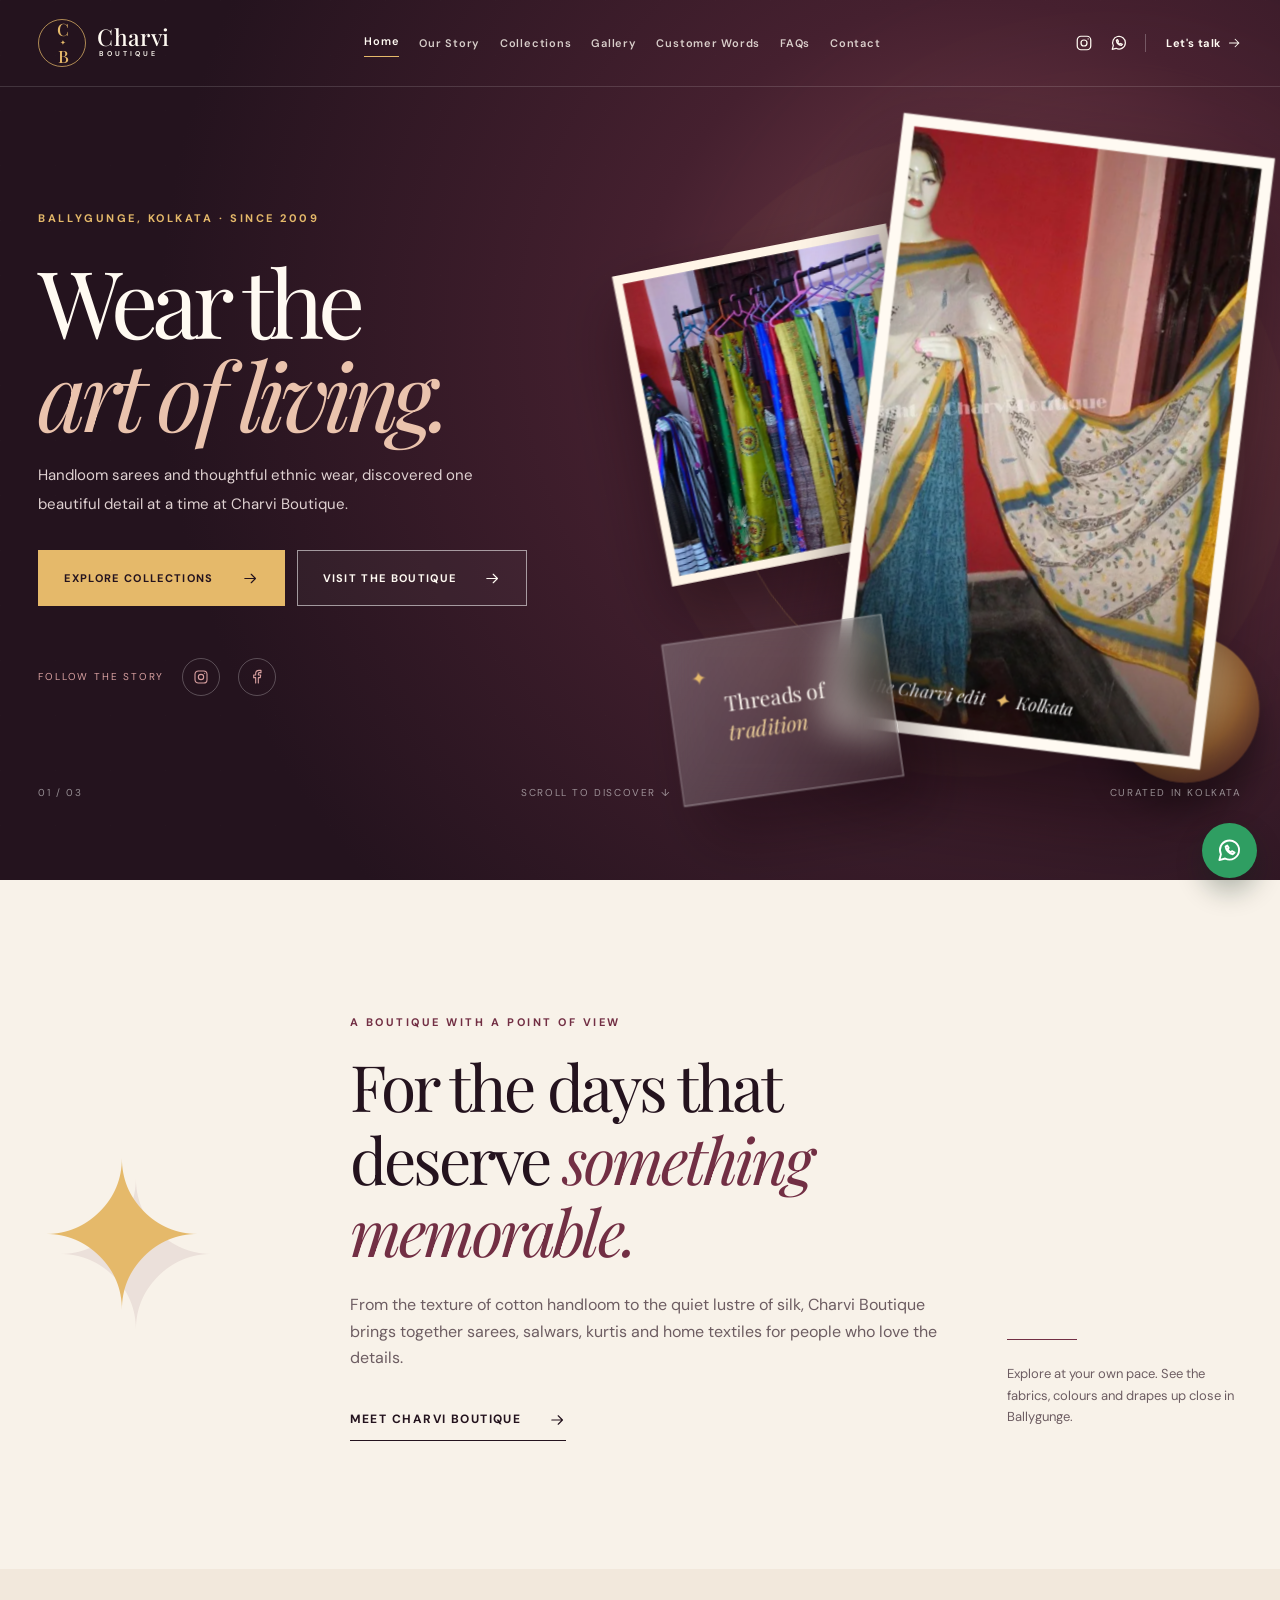
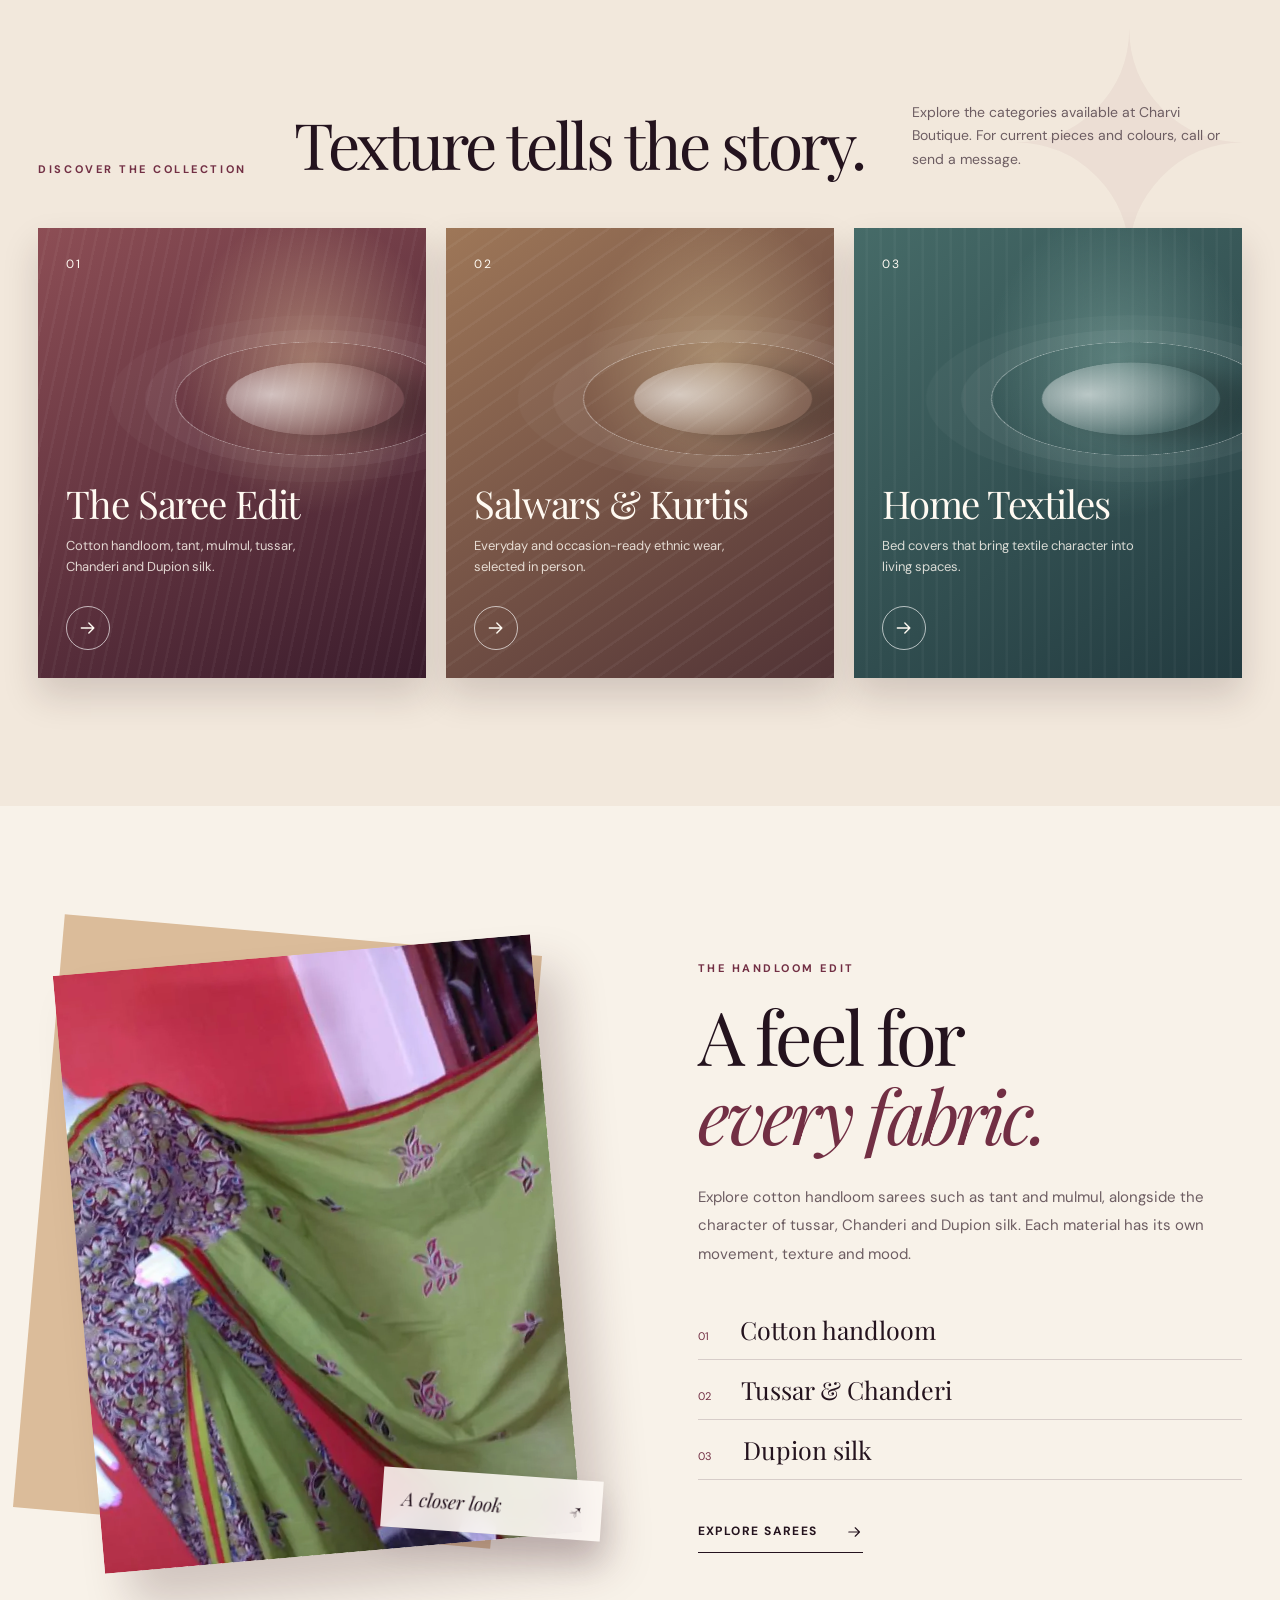
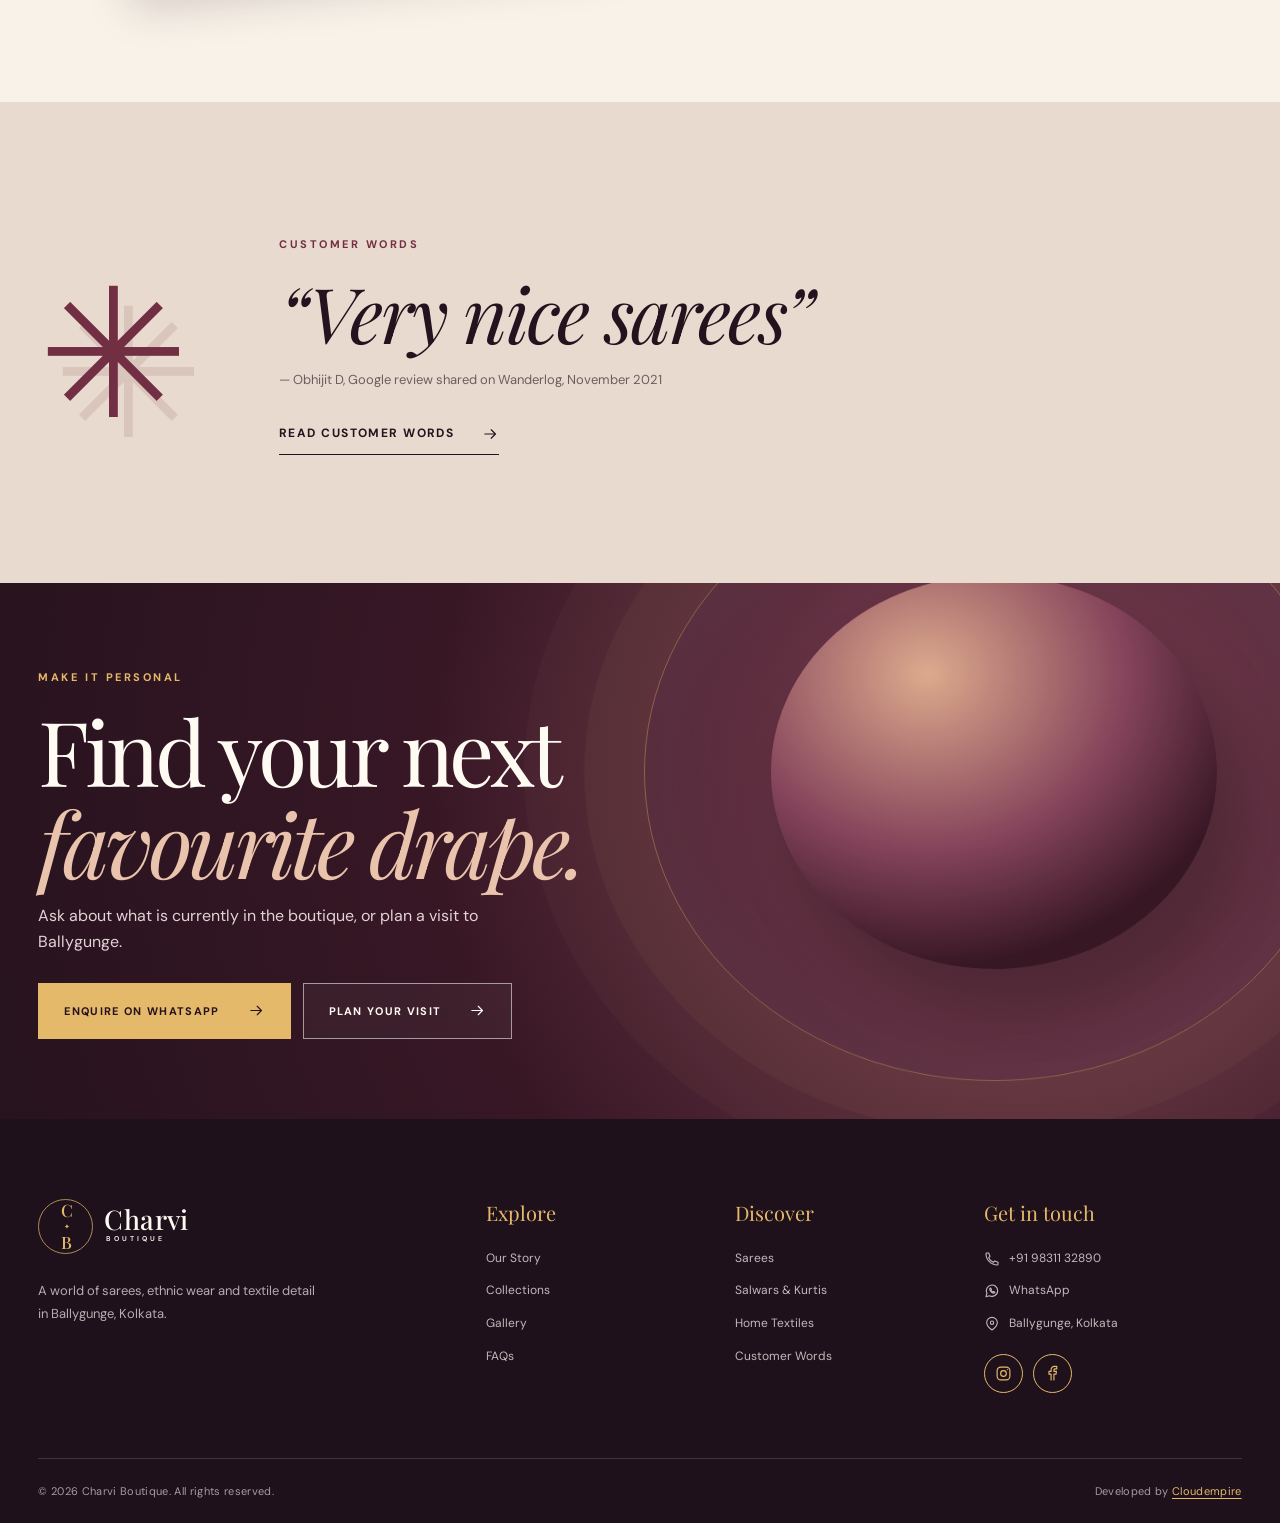
==== index.html @ 3b356560 "Build Charvi Boutique multi-page website" ====
<!doctype html><html lang="en"><head><meta charset="utf-8"><meta name="viewport" content="width=device-width, initial-scale=1"><meta name="theme-color" content="#24131e"><title>Charvi Boutique | Handloom Sarees &amp; Ethnic Wear in Ballygunge, Kolkata</title><meta name="description" content="Explore handloom sarees, salwars, kurtis and home textiles at Charvi Boutique in Ballygunge, Kolkata. Discover the boutique and get in touch."><link rel="canonical" href="https://cloudempiretech.github.io/CharviBoutique/"><meta property="og:type" content="website"><meta property="og:title" content="Charvi Boutique | Handloom Sarees &amp; Ethnic Wear in Ballygunge, Kolkata"><meta property="og:description" content="Explore handloom sarees, salwars, kurtis and home textiles at Charvi Boutique in Ballygunge, Kolkata. Discover the boutique and get in touch."><meta property="og:image" content="https://cloudempiretech.github.io/CharviBoutique/assets/images/boutique-3.jpg"><link rel="preconnect" href="https://fonts.googleapis.com"><link rel="preconnect" href="https://fonts.gstatic.com" crossorigin><link href="https://fonts.googleapis.com/css2?family=DM+Sans:wght@400;500;600;700&family=Playfair+Display:ital,wght@0,400;0,500;0,600;1,400;1,500&display=swap" rel="stylesheet"><link rel="stylesheet" href="assets/css/style.css"><script type="application/ld+json">{"@context": "https://schema.org", "@type": "ClothingStore", "name": "Charvi Boutique", "url": "https://cloudempiretech.github.io/CharviBoutique/", "telephone": ["+91 98311 32890", "+91 94772 25097"], "address": {"@type": "PostalAddress", "streetAddress": "4B Baman Para Lane", "addressLocality": "Kolkata", "addressRegion": "West Bengal", "postalCode": "700019", "addressCountry": "IN"}, "sameAs": ["https://www.facebook.com/Charviboutique/", "https://www.instagram.com/thecharviboutique/"]}</script><script src="assets/js/site.js" defer></script></head><body data-page="Home"><svg xmlns="http://www.w3.org/2000/svg" class="icon-sprite" aria-hidden="true"><symbol id="i-arrow" viewBox="0 0 24 24"><path d="M4 12h15m-6-6 6 6-6 6"/></symbol><symbol id="i-phone" viewBox="0 0 24 24"><path d="M7 3H4a1 1 0 0 0-1 1c0 9.4 7.6 17 17 17a1 1 0 0 0 1-1v-3l-5-2-2 2a15 15 0 0 1-7-7l2-2-2-5Z"/></symbol><symbol id="i-pin" viewBox="0 0 24 24"><path d="M20 10c0 5-8 11-8 11S4 15 4 10a8 8 0 1 1 16 0Z"/><circle cx="12" cy="10" r="2.5"/></symbol><symbol id="i-insta" viewBox="0 0 24 24"><rect x="3" y="3" width="18" height="18" rx="5"/><circle cx="12" cy="12" r="4"/><path d="M17.5 6.5h.01"/></symbol><symbol id="i-facebook" viewBox="0 0 24 24"><path d="M14 21v-8h3l.5-4H14V7c0-1 .4-1.5 1.6-1.5H18V2h-3c-3.4 0-5 1.8-5 5v2H7v4h3v8"/></symbol><symbol id="i-whatsapp" viewBox="0 0 24 24"><path d="M20.5 11.6a8.5 8.5 0 0 1-12.4 7.5L3 20.5l1.4-5.1a8.5 8.5 0 1 1 16.1-3.8Z"/><path d="M8.5 8.5c.4 3.3 3.2 6.2 6.5 6.8l1.5-1.5-2.3-1.2-1.1 1a7 7 0 0 1-2.8-2.8l1-1.1-1.3-2.2-1.5 1Z"/></symbol><symbol id="i-menu" viewBox="0 0 24 24"><path d="M3 7h18M3 12h18M3 17h18"/></symbol><symbol id="i-close" viewBox="0 0 24 24"><path d="M5 5 19 19M19 5 5 19"/></symbol><symbol id="i-plus" viewBox="0 0 24 24"><path d="M12 4v16M4 12h16"/></symbol></svg><a class="skip-link" href="#main">Skip to content</a><div class="page-transition" aria-hidden="true"></div><header class="site-header"><div class="container header-inner"><a class="brand" href="./" aria-label="Charvi Boutique home"><span class="brand-mark">C<span>✦</span>B</span><span class="brand-name">Charvi <small>BOUTIQUE</small></span></a><nav class="site-nav" id="site-nav" aria-label="Main navigation"><a href="./" aria-current="page">Home</a><a href="about/" >Our Story</a><a href="collections/" >Collections</a><a href="gallery/" >Gallery</a><a href="testimonials/" >Customer Words</a><a href="faq/" >FAQs</a><a href="contact/" >Contact</a></nav><div class="header-actions"><a href="https://www.instagram.com/thecharviboutique/?hl=en" aria-label="Instagram" target="_blank" rel="noopener noreferrer"><svg class="icon" aria-hidden="true"><use href="#i-insta"></use></svg></a><a href="https://wa.me/919831132890" aria-label="WhatsApp Charvi Boutique" target="_blank" rel="noopener noreferrer"><svg class="icon" aria-hidden="true"><use href="#i-whatsapp"></use></svg></a><a class="header-contact" href="contact/">Let's talk <svg class="icon" aria-hidden="true"><use href="#i-arrow"></use></svg></a><button class="menu-toggle" type="button" aria-label="Open menu" aria-expanded="false" aria-controls="site-nav"><svg class="icon" aria-hidden="true"><use href="#i-menu"></use></svg></button></div></div></header><main id="main">
<section class="home-hero hero-depth"><div class="hero-glow" aria-hidden="true"></div><div class="hero-grid container"><div class="hero-copy"><span class="eyebrow hero-reveal">Ballygunge, Kolkata · Since <span class="counter" data-count="2009">2009</span></span><h1 class="hero-reveal">Wear the<br><em>art of living.</em></h1><p class="hero-reveal">Handloom sarees and thoughtful ethnic wear, discovered one beautiful detail at a time at Charvi Boutique.</p><div class="button-row hero-reveal"><a class="btn btn-gold" href="collections/"><span>Explore collections</span><svg class="icon" aria-hidden="true"><use href="#i-arrow"></use></svg></a><a class="btn btn-outline-light" href="contact/"><span>Visit the boutique</span><svg class="icon" aria-hidden="true"><use href="#i-arrow"></use></svg></a></div><div class="hero-social hero-reveal"><span>Follow the story</span><a href="https://www.instagram.com/thecharviboutique/?hl=en" aria-label="Instagram" target="_blank" rel="noopener noreferrer"><svg class="icon" aria-hidden="true"><use href="#i-insta"></use></svg></a><a href="https://www.facebook.com/Charviboutique/" aria-label="Facebook" target="_blank" rel="noopener noreferrer"><svg class="icon" aria-hidden="true"><use href="#i-facebook"></use></svg></a></div></div><div class="hero-stage" data-parallax><div class="stage-ring"></div><div class="stage-back"><picture class="stage-image"><source type="image/webp" srcset="assets/images/boutique-1-480.webp 480w, assets/images/boutique-1-960.webp 960w" sizes="(max-width: 700px) 90vw, 44vw"><img src="assets/images/boutique-1.jpg" alt="Saree display inside Charvi Boutique" loading="eager" decoding="async" fetchpriority="high" width="960" height="720"></picture></div><div class="stage-main"><picture class="stage-image"><source type="image/webp" srcset="assets/images/boutique-3-480.webp 480w, assets/images/boutique-3-960.webp 720w" sizes="(max-width: 700px) 90vw, 44vw"><img src="assets/images/boutique-3.jpg" alt="Printed saree draped on a mannequin at Charvi Boutique" loading="eager" decoding="async" fetchpriority="high" width="720" height="906"></picture><span class="image-stamp">The Charvi edit <b>✦</b> Kolkata</span></div><div class="stage-glass"><span class="sparkle">✦</span><span>Threads of<br><em>tradition</em></span></div><div class="stage-disk"></div></div></div><div class="hero-bottom container"><span>01 / 03</span><span>Scroll to discover ↓</span><span>Curated in Kolkata</span></div></section>
<section class="intro section-pad container"><div class="intro-symbol reveal" aria-hidden="true">✦</div><div class="intro-text reveal"><span class="eyebrow">A boutique with a point of view</span><h2>For the days that deserve <em>something memorable.</em></h2><p>From the texture of cotton handloom to the quiet lustre of silk, Charvi Boutique brings together sarees, salwars, kurtis and home textiles for people who love the details.</p><a class="text-link" href="about/"><span>Meet Charvi Boutique</span><svg class="icon" aria-hidden="true"><use href="#i-arrow"></use></svg></a></div><div class="intro-aside reveal"><span class="line"></span><p>Explore at your own pace. See the fabrics, colours and drapes up close in Ballygunge.</p></div></section>
<section class="collections-section section-pad"><div class="container"><div class="section-head reveal"><span class="eyebrow">Discover the collection</span><h2>Texture tells the story.</h2><p>Explore the categories available at Charvi Boutique. For current pieces and colours, call or send a message.</p></div><div class="collection-grid"><a class="collection-card tilt reveal saree" href="collections/sarees/"><span class="card-number">01</span><span class="card-orbit" aria-hidden="true"></span><span class="card-bottom"><strong>The Saree Edit</strong><small>Cotton handloom, tant, mulmul, tussar, Chanderi and Dupion silk.</small><span class="round-arrow"><svg class="icon" aria-hidden="true"><use href="#i-arrow"></use></svg></span></span></a><a class="collection-card tilt reveal wear" href="collections/salwar-kurtis/"><span class="card-number">02</span><span class="card-orbit" aria-hidden="true"></span><span class="card-bottom"><strong>Salwars & Kurtis</strong><small>Everyday and occasion-ready ethnic wear, selected in person.</small><span class="round-arrow"><svg class="icon" aria-hidden="true"><use href="#i-arrow"></use></svg></span></span></a><a class="collection-card tilt reveal home" href="collections/home-textiles/"><span class="card-number">03</span><span class="card-orbit" aria-hidden="true"></span><span class="card-bottom"><strong>Home Textiles</strong><small>Bed covers that bring textile character into living spaces.</small><span class="round-arrow"><svg class="icon" aria-hidden="true"><use href="#i-arrow"></use></svg></span></span></a></div></div></section>
<section class="feature-section section-pad container"><div class="feature-media reveal"><div class="photo-shadow"></div><picture class="feature-photo"><source type="image/webp" srcset="assets/images/boutique-2-480.webp 480w, assets/images/boutique-2-960.webp 960w" sizes="(max-width: 700px) 90vw, 44vw"><img src="assets/images/boutique-2.jpg" alt="Green embroidered saree displayed on a mannequin at Charvi Boutique" loading="eager" decoding="async" fetchpriority="high" width="960" height="720"></picture><div class="feature-tag">A closer look <span>↗</span></div></div><div class="feature-copy reveal"><span class="eyebrow">The handloom edit</span><h2>A feel for<br><em>every fabric.</em></h2><p>Explore cotton handloom sarees such as tant and mulmul, alongside the character of tussar, Chanderi and Dupion silk. Each material has its own movement, texture and mood.</p><ul class="material-list"><li><span>01</span> Cotton handloom</li><li><span>02</span> Tussar & Chanderi</li><li><span>03</span> Dupion silk</li></ul><a class="text-link" href="collections/sarees/"><span>Explore sarees</span><svg class="icon" aria-hidden="true"><use href="#i-arrow"></use></svg></a></div></section>
<section class="quote-section section-pad"><div class="container quote-layout"><div class="quote-star reveal" aria-hidden="true">✳</div><div class="reveal"><span class="eyebrow">Customer words</span><blockquote>“Very nice sarees”</blockquote><p>— Obhijit D, Google review shared on Wanderlog, November 2021</p><a class="text-link" href="testimonials/"><span>Read customer words</span><svg class="icon" aria-hidden="true"><use href="#i-arrow"></use></svg></a></div></div></section>
<section class="contact-band"><div class="contact-band-inner reveal"><span class="eyebrow">Make it personal</span><h2>Find your next<br><em>favourite drape.</em></h2><p>Ask about what is currently in the boutique, or plan a visit to Ballygunge.</p><div class="button-row"><a class="btn btn-gold" href="https://wa.me/919831132890"><span>Enquire on WhatsApp</span><svg class="icon" aria-hidden="true"><use href="#i-arrow"></use></svg></a><a class="btn btn-outline-light" href="contact/"><span>Plan your visit</span><svg class="icon" aria-hidden="true"><use href="#i-arrow"></use></svg></a></div></div><div class="band-orb" aria-hidden="true"></div></section></main><footer class="site-footer"><div class="container footer-main"><div class="footer-brand"><a class="brand footer-logo" href="./" aria-label="Charvi Boutique home"><span class="brand-mark">C<span>✦</span>B</span><span class="brand-name">Charvi <small>BOUTIQUE</small></span></a><p>A world of sarees, ethnic wear and textile detail in Ballygunge, Kolkata.</p></div><div class="footer-links"><h3>Explore</h3><a href="about/">Our Story</a><a href="collections/">Collections</a><a href="gallery/">Gallery</a><a href="faq/">FAQs</a></div><div class="footer-links"><h3>Discover</h3><a href="collections/sarees/">Sarees</a><a href="collections/salwar-kurtis/">Salwars & Kurtis</a><a href="collections/home-textiles/">Home Textiles</a><a href="testimonials/">Customer Words</a></div><div class="footer-contact"><h3>Get in touch</h3><a href="tel:+919831132890"><svg class="icon" aria-hidden="true"><use href="#i-phone"></use></svg> +91 98311 32890</a><a href="https://wa.me/919831132890" target="_blank" rel="noopener noreferrer"><svg class="icon" aria-hidden="true"><use href="#i-whatsapp"></use></svg> WhatsApp</a><a href="https://www.google.com/maps/search/?api=1&query=Charvi+Boutique+4B+Baman+Para+Lane+Ballygunge+Kolkata" target="_blank" rel="noopener noreferrer"><svg class="icon" aria-hidden="true"><use href="#i-pin"></use></svg> Ballygunge, Kolkata</a><div class="social-row"><a href="https://www.instagram.com/thecharviboutique/?hl=en" aria-label="Instagram" target="_blank" rel="noopener noreferrer"><svg class="icon" aria-hidden="true"><use href="#i-insta"></use></svg></a><a href="https://www.facebook.com/Charviboutique/" aria-label="Facebook" target="_blank" rel="noopener noreferrer"><svg class="icon" aria-hidden="true"><use href="#i-facebook"></use></svg></a></div></div></div><div class="container footer-bottom"><span>© 2026 Charvi Boutique. All rights reserved.</span><span>Developed by <a href="https://cloudempire.tech/" target="_blank" rel="noopener noreferrer">Cloudempire</a></span></div></footer><a class="float-whatsapp" href="https://wa.me/919831132890" aria-label="Chat with Charvi Boutique on WhatsApp" target="_blank" rel="noopener noreferrer"><svg class="icon" aria-hidden="true"><use href="#i-whatsapp"></use></svg></a></body></html>
---- assets/css/style.css ----
:root{--ink:#24131e;--plum:#381725;--plum2:#4b2031;--wine:#722f44;--rose:#d8a0a0;--gold:#e5b96a;--cream:#f8f2e9;--paper:#f2e8dc;--muted:#6d5d62;--line:rgba(58,29,42,.17);--white:#fffaf2;--serif:'Playfair Display',Georgia,serif;--sans:'DM Sans',Arial,sans-serif;scroll-behavior:smooth}
*{box-sizing:border-box}html{overflow-x:hidden}body{margin:0;background:var(--cream);color:var(--ink);font-family:var(--sans);font-size:16px;line-height:1.65;overflow-x:hidden}img{max-width:100%;display:block}picture{display:block}a{color:inherit;text-decoration:none}button,input,select,textarea{font:inherit}button{cursor:pointer}::selection{background:var(--gold);color:var(--ink)}:focus-visible{outline:3px solid var(--gold);outline-offset:4px}.icon-sprite{position:absolute;width:0;height:0;overflow:hidden}.icon{width:20px;height:20px;fill:none;stroke:currentColor;stroke-width:1.65;stroke-linecap:round;stroke-linejoin:round;flex:none}.container{width:min(100% - 6vw,1380px);margin-inline:auto}.section-pad{padding:clamp(80px,10vw,150px) 0}.eyebrow{display:inline-block;color:var(--wine);font-size:11px;font-weight:700;line-height:1.4;letter-spacing:.23em;text-transform:uppercase}.section-head{display:flex;align-items:end;justify-content:space-between;gap:32px;margin-bottom:50px}.section-head h2{max-width:650px;margin:12px 0 0;font:400 clamp(44px,5vw,78px)/1.08 var(--serif);letter-spacing:-.045em}.section-head p{max-width:330px;margin:0 0 7px;color:var(--muted);font-size:14px}h1,h2,h3,p,blockquote{overflow-wrap:break-word}h2 em,h1 em{font-weight:400;color:var(--wine)}
.skip-link{position:fixed;z-index:1000;top:-100px;left:15px;background:var(--gold);padding:10px 16px}.skip-link:focus{top:15px}.page-transition{position:fixed;z-index:101;inset:0;background:var(--gold);transform:scaleY(0);transform-origin:bottom;pointer-events:none}.page-transition.active{animation:pageOut .55s ease forwards}@keyframes pageOut{to{transform:scaleY(1)}}
.site-header{position:absolute;z-index:50;top:0;left:0;width:100%;color:var(--white);border-bottom:1px solid rgba(255,255,255,.14)}.header-inner{height:86px;display:flex;align-items:center;gap:32px}.brand{display:inline-flex;align-items:center;gap:11px;white-space:nowrap;flex:none}.brand-mark{display:grid;place-items:center;position:relative;width:48px;height:48px;border:1px solid rgba(229,185,106,.72);border-radius:50%;font:500 17px/1 var(--serif);letter-spacing:-.08em;color:var(--gold)}.brand-mark>span{font-size:7px;margin:0 1px}.brand-name{display:flex;flex-direction:column;font:500 23px/1 var(--serif);letter-spacing:.015em}.brand-name small{font:600 7px/1.8 var(--sans);letter-spacing:.45em;margin-left:2px}.site-nav{display:flex;align-items:center;justify-content:center;gap:clamp(13px,1.55vw,26px);margin-left:auto}.site-nav a{font-size:11px;font-weight:600;letter-spacing:.07em;opacity:.8;position:relative;transition:opacity .25s,transform .25s}.site-nav a:after{content:'';height:1px;background:var(--gold);position:absolute;bottom:-7px;left:0;right:100%;transition:right .3s}.site-nav a:hover,.site-nav a[aria-current]{opacity:1;transform:translateY(-2px)}.site-nav a:hover:after,.site-nav a[aria-current]:after{right:0}.header-actions{display:flex;align-items:center;gap:17px;margin-left:auto}.header-actions>a:not(.header-contact){display:grid;place-items:center;transition:transform .3s,color .3s}.header-actions>a:hover{color:var(--gold);transform:translateY(-3px)}.header-actions .icon{width:18px;height:18px}.header-contact{display:inline-flex;gap:6px;align-items:center;border-left:1px solid rgba(255,255,255,.25);padding-left:20px;font-size:11px;font-weight:700;letter-spacing:.04em;white-space:nowrap}.header-contact .icon{width:15px}.menu-toggle{display:none;background:none;border:0;color:inherit;padding:8px}.menu-toggle .icon{width:26px;height:26px}
.btn{display:inline-flex;align-items:center;justify-content:space-between;gap:28px;min-height:56px;padding:0 25px;border:1px solid transparent;font-size:11px;font-weight:700;letter-spacing:.12em;text-transform:uppercase;transition:transform .35s,box-shadow .35s,background .35s,color .35s;position:relative;overflow:hidden;isolation:isolate}.btn:before{content:'';position:absolute;z-index:-1;inset:0;background:linear-gradient(120deg,transparent 20%,rgba(255,255,255,.42) 50%,transparent 80%);transform:translateX(-145%) skewX(-25deg);transition:transform .65s}.btn:hover{transform:translateY(-4px);box-shadow:0 16px 32px rgba(20,5,12,.22)}.btn:hover:before{transform:translateX(145%) skewX(-25deg)}.btn .icon{width:17px;height:17px;transition:transform .3s}.btn:hover .icon{transform:translateX(5px)}.btn-gold{background:var(--gold);color:var(--ink)}.btn-outline-light{color:var(--white);border-color:rgba(255,255,255,.55);background:rgba(255,255,255,.04)}.btn-outline-light:hover{background:rgba(255,255,255,.13)}.button-row{display:flex;align-items:center;flex-wrap:wrap;gap:12px}.text-link{display:inline-flex;align-items:center;gap:28px;padding:10px 0;border-bottom:1px solid currentColor;font-size:12px;font-weight:700;letter-spacing:.12em;text-transform:uppercase;transition:gap .3s,color .3s}.text-link:hover{gap:38px;color:var(--wine)}.text-link .icon{width:17px}
.home-hero,.page-hero{background:radial-gradient(circle at 76% 38%,#723d49 0,#45202f 30%,#24131e 73%);color:var(--white);position:relative;isolation:isolate;overflow:hidden}.home-hero:before,.page-hero:before{content:'';position:absolute;inset:0;background-image:linear-gradient(115deg,rgba(255,255,255,.03) 1px,transparent 1px);background-size:55px 55px;opacity:.35;pointer-events:none}.home-hero{min-height:min(880px,100vh);padding:155px 0 38px}.hero-glow{position:absolute;width:45vw;height:45vw;border-radius:50%;top:13%;right:-9%;background:#b4575c;filter:blur(110px);opacity:.13}.hero-grid{display:grid;grid-template-columns:1fr 1.05fr;align-items:center;gap:3vw;min-height:600px}.hero-copy{position:relative;z-index:3;padding-bottom:20px}.hero-copy .eyebrow,.page-hero-copy .eyebrow{color:var(--gold)}.hero-copy h1,.page-hero-copy h1{margin:24px 0 22px;font:400 clamp(69px,7.3vw,122px)/.99 var(--serif);letter-spacing:-.067em}.hero-copy h1 em,.page-hero-copy h1 em{color:#eac3ad;white-space:nowrap}.hero-copy>p,.page-hero-copy>p{max-width:450px;color:#dfd1d1;font-size:15px;line-height:1.9;margin:0 0 32px}.hero-social{display:flex;align-items:center;gap:18px;margin-top:52px;color:var(--rose)}.hero-social span{font-size:10px;text-transform:uppercase;letter-spacing:.18em}.hero-social a{display:grid;place-items:center;border:1px solid rgba(255,255,255,.25);width:38px;height:38px;border-radius:50%;transition:transform .3s,background .3s}.hero-social a:hover{transform:translateY(-4px);background:rgba(255,255,255,.14)}.hero-social .icon{width:16px;height:16px}.hero-bottom{display:flex;justify-content:space-between;position:relative;z-index:2;color:rgba(255,255,255,.52);font-size:10px;letter-spacing:.16em;text-transform:uppercase;margin-top:20px}.hero-stage{position:relative;height:610px;transform-style:preserve-3d;perspective:1100px;will-change:transform}.stage-ring{position:absolute;width:520px;height:520px;border:1px solid rgba(229,185,106,.35);border-radius:50%;top:40px;left:11%;transform:rotate(-18deg) translateZ(-80px);box-shadow:0 0 0 36px rgba(255,255,255,.017),0 0 0 85px rgba(229,185,106,.025)}.stage-ring:after{content:'';position:absolute;width:70%;height:70%;border:1px dashed rgba(229,185,106,.22);border-radius:50%;top:15%;left:15%}.stage-back{position:absolute;left:0;top:96px;width:46%;height:310px;transform:rotate(-11deg) translateZ(20px);padding:9px;background:#fff5e7;box-shadow:0 35px 60px rgba(16,0,8,.45);animation:floatSoft 8s ease-in-out infinite}.stage-back picture,.stage-back img,.stage-main picture,.stage-main img{width:100%;height:100%;object-fit:cover}.stage-main{position:absolute;right:5%;top:8px;width:57%;height:560px;transform:rotate(7deg) translateZ(100px);padding:11px;background:var(--white);box-shadow:0 46px 75px rgba(11,0,7,.55);animation:floatSoft 9s ease-in-out infinite reverse}.stage-main img{object-position:48% 45%}.stage-main:after{content:'';position:absolute;inset:11px;background:linear-gradient(to bottom,transparent 70%,rgba(0,0,0,.29));pointer-events:none}.image-stamp{position:absolute;z-index:2;bottom:30px;left:30px;color:white;font:italic 16px var(--serif);text-shadow:0 1px 8px #000}.image-stamp b{color:var(--gold);padding:0 4px}.stage-glass{position:absolute;z-index:3;left:11%;bottom:21px;width:190px;height:140px;display:flex;align-items:center;gap:13px;padding:20px;border:1px solid rgba(255,255,255,.35);background:linear-gradient(125deg,rgba(255,255,255,.24),rgba(255,255,255,.06));backdrop-filter:blur(16px);box-shadow:20px 30px 50px rgba(18,0,10,.35);transform:rotate(-8deg) translateZ(160px)}.stage-glass span:last-child{font:18px/1.4 var(--serif)}.stage-glass em{color:#f1d39b}.sparkle{color:var(--gold);align-self:flex-start}.stage-disk{position:absolute;right:0;bottom:0;width:140px;height:140px;border-radius:50%;background:radial-gradient(circle at 30% 25%,#f8e0b6,#b77d3d 60%,#5b3429 90%);filter:blur(.1px);box-shadow:inset -17px -20px 30px rgba(54,12,27,.32),0 26px 30px rgba(0,0,0,.35);transform:translateZ(60px)}@keyframes floatSoft{50%{translate:0 -12px}}
.intro{display:grid;grid-template-columns:1fr 2.4fr .95fr;gap:5vw;align-items:center}.intro-symbol{font:200px/1 var(--serif);color:var(--gold);text-shadow:14px 20px 0 rgba(114,47,68,.09)}.intro-text h2{font:400 clamp(43px,5vw,77px)/1.13 var(--serif);letter-spacing:-.045em;margin:16px 0 25px}.intro-text p{max-width:610px;color:var(--muted);margin-bottom:28px}.intro-aside{align-self:end;color:var(--muted);font-size:13px}.intro-aside .line{display:block;width:70px;height:1px;background:var(--wine);margin-bottom:23px}
.collections-section{background:var(--paper);position:relative}.collections-section:before,.more-collections:before{content:'✦';position:absolute;right:2%;top:1%;color:rgba(114,47,68,.05);font:300px/1 var(--serif)}.collection-grid{display:grid;grid-template-columns:repeat(3,1fr);gap:20px;perspective:1200px}.collection-card{min-height:450px;position:relative;isolation:isolate;padding:28px;display:flex;flex-direction:column;justify-content:space-between;color:var(--white);overflow:hidden;transform-style:preserve-3d;background:linear-gradient(150deg,#8d4e55,#3a1c2c);box-shadow:0 18px 34px rgba(42,16,27,.16);transition:transform .35s,box-shadow .35s}.collection-card:before{content:'';position:absolute;inset:0;z-index:-1;opacity:.7;transform:scale(1);transition:transform .7s;background:radial-gradient(ellipse at 70% 30%,rgba(255,229,176,.55),transparent 34%),repeating-linear-gradient(102deg,transparent 0 9px,rgba(255,255,255,.055) 10px 12px)}.collection-card:hover{box-shadow:0 30px 55px rgba(42,16,27,.27)}.collection-card:hover:before{transform:scale(1.1)}.collection-card.wear{background:linear-gradient(145deg,#9e7758,#513336)}.collection-card.home{background:linear-gradient(145deg,#466b68,#233b40)}.collection-card.wear:before{background:radial-gradient(ellipse at 70% 30%,rgba(255,239,184,.5),transparent 35%),repeating-linear-gradient(145deg,transparent 0 16px,rgba(255,255,255,.065) 17px 19px)}.collection-card.home:before{background:radial-gradient(ellipse at 68% 30%,rgba(180,225,212,.44),transparent 35%),repeating-linear-gradient(90deg,transparent 0 11px,rgba(255,255,255,.05) 12px 14px)}.card-number{font:12px var(--sans);letter-spacing:.15em;transform:translateZ(35px)}.card-orbit{position:absolute;width:280px;height:280px;border-radius:50%;border:1px solid rgba(255,255,255,.5);top:49px;right:-29px;transform:rotateX(66deg) rotateZ(-40deg) translateZ(20px);box-shadow:0 0 0 30px rgba(255,255,255,.045),0 0 0 65px rgba(255,255,255,.027)}.card-orbit:after{content:'';position:absolute;inset:50px;border-radius:50%;background:radial-gradient(circle at 35% 30%,rgba(255,255,255,.6),rgba(255,255,255,.04) 70%);box-shadow:20px 35px 45px rgba(0,0,0,.22)}.card-bottom{display:flex;flex-direction:column;align-items:start;transform:translateZ(55px)}.card-bottom strong{font:400 clamp(32px,3vw,50px)/1.1 var(--serif);letter-spacing:-.03em}.card-bottom small{font:13px/1.6 var(--sans);opacity:.82;max-width:260px;margin-top:12px}.round-arrow{width:44px;height:44px;border:1px solid rgba(255,255,255,.65);border-radius:50%;display:grid;place-items:center;margin-top:28px;transition:transform .3s,background .3s}.collection-card:hover .round-arrow{transform:translateX(6px);background:rgba(255,255,255,.16)}
.feature-section{display:grid;grid-template-columns:1fr 1fr;gap:clamp(50px,9vw,140px);align-items:center}.feature-media{height:640px;position:relative;perspective:900px}.feature-photo{position:absolute;inset:20px 25px 20px 40px;transform:rotate(-5deg);box-shadow:25px 35px 45px rgba(67,31,40,.21);overflow:hidden}.feature-photo img{width:100%;height:100%;object-fit:cover;transition:transform 1s}.feature-photo:hover img{transform:scale(1.08)}.photo-shadow{position:absolute;inset:0 65px 45px 0;background:#dbbc9a;transform:rotate(5deg)}.feature-tag{position:absolute;right:-20px;bottom:40px;display:flex;justify-content:space-between;width:220px;padding:17px 20px;background:rgba(255,251,246,.87);backdrop-filter:blur(14px);box-shadow:0 18px 30px rgba(54,23,37,.15);font:italic 19px var(--serif);transform:rotate(4deg)}.feature-copy h2,.split-story h2,.contact-info h2,.faq-intro h2{font:400 clamp(49px,5.8vw,84px)/1.06 var(--serif);letter-spacing:-.05em;margin:17px 0 28px}.feature-copy>p,.story-prose p,.faq-intro p{color:var(--muted);font-size:15px;line-height:1.9;max-width:540px}.material-list{list-style:none;padding:0;margin:32px 0}.material-list li{padding:13px 0;border-bottom:1px solid var(--line);font:400 25px var(--serif)}.material-list li span{font:11px var(--sans);color:var(--wine);margin-right:25px}.quote-section{background:#e9dacf}.quote-layout{display:flex;gap:7vw;align-items:center}.quote-star{font:180px/1 var(--serif);color:var(--wine);text-shadow:15px 20px 0 rgba(114,47,68,.12)}.quote-layout blockquote{font:italic 400 clamp(45px,6vw,85px)/1.15 var(--serif);letter-spacing:-.03em;margin:12px 0}.quote-layout p{font-size:13px;color:var(--muted);margin-bottom:23px}.contact-band{background:radial-gradient(circle at 80% 35%,#804357,#381725 55%,#26131e);color:var(--white);position:relative;overflow:hidden;min-height:520px;display:flex;align-items:center}.contact-band-inner{width:min(100% - 6vw,1380px);margin:80px auto;position:relative;z-index:2}.contact-band .eyebrow{color:var(--gold)}.contact-band h2{font:400 clamp(55px,7vw,104px)/1.02 var(--serif);letter-spacing:-.05em;margin:15px 0}.contact-band h2 em{color:#eac3ad}.contact-band p{color:#e2d3d4;max-width:460px;margin-bottom:27px}.band-orb{position:absolute;right:-5%;top:-30%;height:700px;width:700px;border-radius:50%;border:1px solid rgba(229,185,106,.42);box-shadow:0 0 0 60px rgba(229,185,106,.045),0 0 0 120px rgba(229,185,106,.035),inset 0 0 100px rgba(255,255,255,.07);transform:rotateX(28deg)}.band-orb:before{content:'';position:absolute;inset:18%;border-radius:50%;background:radial-gradient(circle at 35% 25%,#ddaa8d,#85445b 45%,#381725 75%);box-shadow:25px 45px 60px rgba(0,0,0,.25)}
.page-hero{padding:150px 0 70px;min-height:620px}.page-hero-grid{display:grid;grid-template-columns:1fr .85fr;align-items:center;gap:6vw}.page-hero-copy{position:relative;z-index:2}.page-hero-copy h1{font-size:clamp(68px,7vw,115px)}.page-hero-art{height:450px;position:relative;perspective:900px}.page-art-photo{position:absolute;inset:5% 15% 0 15%;padding:10px;background:var(--white);transform:rotate(7deg) translateZ(60px);box-shadow:24px 35px 55px rgba(0,0,0,.42);z-index:2}.page-art-photo img{width:100%;height:100%;object-fit:cover}.art-circle{position:absolute;border:1px solid rgba(229,185,106,.6);height:420px;width:420px;border-radius:50%;left:0;top:20px;box-shadow:0 0 0 45px rgba(229,185,106,.035)}.page-hero .page-art-photo{animation:artIn 1.1s .2s both}@keyframes artIn{from{opacity:0;transform:rotate(18deg) translate(60px,30px) scale(.9)}to{opacity:1;transform:rotate(7deg) translateZ(60px)}}.fabric-art{display:grid;place-items:center}.fabric-fold{position:absolute;width:67%;height:360px;border-radius:55% 10% 40% 20%;filter:drop-shadow(30px 35px 22px rgba(0,0,0,.24));background:repeating-linear-gradient(105deg,rgba(255,255,255,.16) 0 2px,transparent 3px 20px),linear-gradient(140deg,#d8a577 0,#a75859 35%,#692b46 70%,#3e2338);transform:rotate(-22deg) skewX(-15deg);box-shadow:inset 20px 20px 40px rgba(255,255,255,.25),inset -25px -30px 50px rgba(23,3,16,.45)}.fold-2{background:repeating-linear-gradient(120deg,rgba(255,255,255,.12) 0 2px,transparent 3px 25px),linear-gradient(140deg,#d4ab79,#756e71,#273f48);transform:rotate(18deg) skewX(9deg) translate(70px,30px)}.fold-3{width:52%;height:310px;background:repeating-linear-gradient(95deg,rgba(255,255,255,.17) 0 2px,transparent 3px 13px),linear-gradient(140deg,#cfa99a,#7c3448,#3e2436);transform:rotate(-8deg) skewX(-8deg) translate(-25px,-30px)}.fabric-seal{position:absolute;z-index:3;top:38%;left:41%;width:95px;height:95px;display:grid;place-items:center;border-radius:50%;background:var(--gold);color:var(--ink);font:26px var(--serif);box-shadow:0 25px 30px rgba(0,0,0,.3)}.fabric-seal span{font-size:9px;position:absolute}.type-art{display:flex;align-items:center;justify-content:center;font:400 430px/1 var(--serif);color:rgba(229,185,106,.6);text-shadow:30px 35px 35px rgba(0,0,0,.3);transform:rotate(-10deg)}.type-art span{font-size:100px;position:absolute;color:var(--rose);right:15%;bottom:7%}.question-art{font-size:330px}.split-story{display:grid;grid-template-columns:1fr 1fr;gap:10vw;align-items:start}.story-prose p:first-child{margin-top:0}.story-prose strong{color:var(--ink)}.story-prose .text-link{margin-top:12px}.values-section,.more-collections{background:var(--paper);position:relative}.value-grid{display:grid;grid-template-columns:repeat(3,1fr);gap:20px;perspective:900px}.value-card{background:var(--white);padding:35px;min-height:280px;border:1px solid rgba(63,28,42,.09);box-shadow:0 18px 33px rgba(52,22,34,.06);transition:transform .35s,box-shadow .35s}.value-card:hover{box-shadow:0 25px 45px rgba(52,22,34,.14)}.value-card span{font-size:11px;color:var(--wine)}.value-card h3{font:400 32px var(--serif);margin:35px 0 13px}.value-card p{font-size:14px;color:var(--muted)}.collection-note{background:#ead8c8}.chip-row{display:flex;gap:8px;flex-wrap:wrap;margin:25px 0}.chip-row span{border:1px solid var(--line);padding:8px 15px;border-radius:100px;color:var(--wine);font-size:12px;font-weight:600}.detail-hero .page-art-photo img{object-position:45% 30%}
.gallery-grid{display:grid;grid-template-columns:repeat(3,1fr);gap:18px;align-items:start}.gallery-item{border:0;text-align:left;background:var(--white);padding:9px;box-shadow:0 20px 40px rgba(59,26,38,.1);transition:transform .4s,box-shadow .4s}.gallery-item:nth-child(2){margin-top:75px}.gallery-item:nth-child(3){margin-top:150px}.gallery-item:hover{transform:translateY(-12px) rotate(-2deg);box-shadow:0 35px 55px rgba(59,26,38,.2)}.gallery-item picture{height:420px;overflow:hidden}.gallery-item img{width:100%;height:100%;object-fit:cover;transition:transform .7s}.gallery-item:hover img{transform:scale(1.07)}.gallery-item span{display:flex;justify-content:space-between;align-items:center;padding:18px 12px 10px;font:italic 18px var(--serif)}.gallery-item b{font:20px var(--sans)}.lightbox{border:0;background:transparent;padding:30px;max-width:min(95vw,1100px);max-height:95vh;color:white}.lightbox::backdrop{background:rgba(24,9,17,.9);backdrop-filter:blur(8px)}.lightbox img{max-height:80vh;max-width:100%;margin:auto;object-fit:contain}.lightbox p{text-align:center;font-size:13px}.lightbox-close{position:absolute;right:0;top:0;width:37px;height:37px;background:var(--gold);border:0}.review-wrap{text-align:center;max-width:920px}.review-wrap .quote-mark{font:190px/.6 var(--serif);color:var(--gold)}.review-wrap blockquote{font:italic 400 clamp(55px,8vw,112px)/1.1 var(--serif);letter-spacing:-.05em;margin:18px 0}.review-wrap>p{font-size:13px;color:var(--muted)}.review-wrap>.text-link{margin-top:20px}.review-note{background:var(--paper);padding:55px;margin-top:95px}.review-note h2{font:400 44px var(--serif);margin:0}.review-note p{color:var(--muted);margin-bottom:27px}
.faq-layout{display:grid;grid-template-columns:.8fr 1.2fr;gap:9vw}.faq-intro{position:sticky;top:30px;align-self:start}.faq-list{border-top:1px solid var(--line)}.faq-item{border-bottom:1px solid var(--line);padding:23px 0}.faq-item summary{list-style:none;display:flex;justify-content:space-between;gap:15px;align-items:center;cursor:pointer;font:400 25px/1.3 var(--serif)}.faq-item summary::-webkit-details-marker{display:none}.faq-item summary span{width:35px;height:35px;display:grid;place-items:center;border:1px solid var(--line);border-radius:50%;flex:none;transition:transform .3s,background .3s}.faq-item[open] summary span{transform:rotate(45deg);background:var(--gold)}.faq-item p{color:var(--muted);max-width:600px;font-size:14px;line-height:1.9;padding-right:45px}.contact-grid{display:grid;grid-template-columns:1fr 1fr;gap:9vw}.contact-line{display:flex;gap:18px;border-top:1px solid var(--line);padding:23px 0}.contact-line>.icon{color:var(--wine);margin-top:4px}.contact-line strong{font:400 25px var(--serif)}.contact-line p{color:var(--muted);font-size:14px;margin:6px 0}.contact-line a:not(.icon){text-decoration:underline;text-decoration-color:rgba(114,47,68,.3);text-underline-offset:4px}.contact-line a:hover{color:var(--wine)}.social-row{display:flex;align-items:center;gap:10px;margin-top:20px}.social-row a{display:grid;place-items:center;width:39px;height:39px;border:1px solid currentColor;border-radius:50%;transition:transform .3s,background .3s,color .3s}.social-row a:hover{transform:translateY(-4px);background:var(--gold);color:var(--ink)}.social-row .icon{width:17px;height:17px}.enquiry-form{background:var(--paper);padding:clamp(30px,5vw,65px);box-shadow:20px 24px 50px rgba(75,32,49,.08)}.enquiry-form h2{font:400 47px var(--serif);margin:12px 0}.enquiry-form>p{color:var(--muted);font-size:14px;margin-bottom:25px}.enquiry-form label{display:block;font-size:11px;font-weight:700;letter-spacing:.1em;text-transform:uppercase;margin:18px 0 7px}.enquiry-form input,.enquiry-form select,.enquiry-form textarea{width:100%;border:1px solid rgba(57,26,40,.24);background:var(--white);padding:12px 14px;color:var(--ink);border-radius:0}.enquiry-form textarea{resize:vertical}.enquiry-form .btn{margin-top:23px;width:100%}.form-status{min-height:20px;margin:12px 0 0!important}
.site-footer{background:#1e111b;color:var(--white)}.footer-main{display:grid;grid-template-columns:2fr 1fr 1fr 1.3fr;gap:4vw;padding:80px 0 65px}.footer-brand p{max-width:280px;color:#b9aab0;font-size:13px;line-height:1.8;margin-top:25px}.footer-logo .brand-mark{width:55px;height:55px}.footer-logo .brand-name{font-size:27px}.site-footer h3{font:400 20px var(--serif);color:var(--gold);margin:0 0 23px}.footer-links a,.footer-contact>a{display:flex;align-items:center;gap:9px;color:#c5b7bb;font-size:12px;margin-bottom:13px;transition:color .3s,transform .3s}.footer-links a:hover,.footer-contact>a:hover{color:var(--gold);transform:translateX(4px)}.footer-contact>a .icon{width:16px;height:16px}.footer-contact .social-row{color:var(--gold)}.footer-bottom{border-top:1px solid rgba(255,255,255,.15);padding:23px 0;display:flex;justify-content:space-between;gap:20px;color:#a99aa0;font-size:11px;letter-spacing:.03em}.footer-bottom a{color:var(--gold);text-decoration:underline;text-underline-offset:3px}.float-whatsapp{position:fixed;z-index:48;right:23px;bottom:22px;width:55px;height:55px;display:grid;place-items:center;border-radius:50%;background:#2f9e62;color:white;box-shadow:0 13px 27px rgba(11,37,22,.3);transition:transform .3s,box-shadow .3s}.float-whatsapp:hover{transform:translateY(-5px) scale(1.06);box-shadow:0 18px 35px rgba(11,37,22,.4)}.float-whatsapp .icon{width:27px;height:27px}
.reveal{opacity:0;transform:translateY(42px);transition:opacity .8s ease,transform .8s cubic-bezier(.2,.75,.25,1)}.reveal.is-visible{opacity:1;transform:translateY(0)}.hero-reveal{opacity:0;transform:translateY(28px);animation:heroUp .75s forwards}.hero-reveal:nth-child(2){animation-delay:.14s}.hero-reveal:nth-child(3){animation-delay:.26s}.hero-reveal:nth-child(4){animation-delay:.38s}.hero-reveal:nth-child(5){animation-delay:.5s}@keyframes heroUp{to{opacity:1;transform:translateY(0)}}
@media(max-width:1200px){.site-nav{gap:12px}.site-nav a{font-size:10px}.header-actions{gap:11px}.header-contact{padding-left:12px}.hero-copy h1{font-size:clamp(67px,7vw,96px)}.stage-main{width:62%}.stage-back{width:49%}}
@media(max-width:950px){.site-header{position:absolute}.header-inner{height:75px}.menu-toggle{display:grid}.site-nav{position:absolute;top:74px;left:0;right:0;display:flex;flex-direction:column;align-items:stretch;gap:0;padding:15px 6vw 24px;background:#2e1724;border-top:1px solid rgba(255,255,255,.15);box-shadow:0 20px 30px rgba(0,0,0,.2);opacity:0;visibility:hidden;transform:translateY(-12px);transition:opacity .25s,transform .25s,visibility .25s}.site-nav.open{opacity:1;visibility:visible;transform:translateY(0)}.site-nav a{font-size:14px;padding:10px 4px}.site-nav a:after{display:none}.header-contact{display:none!important}.home-hero{padding-top:120px}.hero-grid{grid-template-columns:1fr 1fr;min-height:570px}.hero-stage{height:480px}.stage-ring{width:370px;height:370px}.stage-main{height:440px;right:0}.stage-back{height:240px;top:80px}.stage-glass{left:-1%;bottom:-5px}.stage-disk{width:100px;height:100px}.page-hero{min-height:540px;padding-top:130px}.page-hero-art{height:350px}.art-circle{height:330px;width:330px}.intro{grid-template-columns:100px 1fr}.intro-symbol{font-size:100px}.intro-aside{grid-column:2}.collection-card{min-height:350px}.card-bottom strong{font-size:34px}.card-orbit{width:210px;height:210px}.feature-media{height:520px}.footer-main{grid-template-columns:2fr 1fr 1fr}.footer-contact{grid-column:1/-1}.footer-contact>a{display:inline-flex;margin-right:20px}}
@media(max-width:700px){.container{width:min(100% - 36px,1380px)}.section-pad{padding:74px 0}.section-head{display:block;margin-bottom:35px}.section-head p{margin-top:15px}.header-inner{height:70px}.brand-mark{height:42px;width:42px;font-size:15px}.brand-name{font-size:21px}.site-nav{top:69px}.header-actions>a:not(.header-contact){display:none}.home-hero{min-height:unset;padding:121px 0 26px}.hero-grid{display:flex;flex-direction:column;gap:45px;min-height:0}.hero-copy{width:100%}.hero-copy h1,.page-hero-copy h1{font-size:clamp(58px,13vw,88px);margin:16px 0}.hero-copy>p,.page-hero-copy>p{font-size:14px;line-height:1.8}.hero-social{margin-top:33px}.hero-stage{width:min(100%,490px);height:460px;margin:auto}.stage-ring{top:20px;left:6%}.stage-main{height:410px;width:59%;right:6%;top:0}.stage-back{left:2%;top:85px;width:48%;height:240px}.stage-glass{bottom:10px;left:3%;width:150px;height:100px;padding:14px}.stage-glass span:last-child{font-size:15px}.stage-disk{bottom:0;right:2%;width:75px;height:75px}.hero-bottom span:last-child{display:none}.intro{display:block}.intro-symbol{font-size:90px}.intro-text h2{font-size:47px}.intro-aside{margin-top:35px}.collection-grid,.value-grid{grid-template-columns:1fr}.collection-card{min-height:330px}.card-orbit{top:20px;right:5%;width:260px;height:260px}.feature-section{display:block}.feature-media{height:490px;margin-bottom:55px}.feature-photo{inset:12px 25px 15px 20px}.feature-tag{right:0;width:190px}.feature-copy h2,.split-story h2,.contact-info h2,.faq-intro h2{font-size:53px}.quote-layout{display:block}.quote-star{font-size:90px}.quote-layout blockquote{font-size:52px}.contact-band{min-height:480px}.contact-band-inner{width:min(100% - 36px,1380px)}.contact-band h2{font-size:58px}.band-orb{height:450px;width:450px;right:-55%;top:-18%;opacity:.65}.page-hero{min-height:unset;padding:118px 0 60px}.page-hero-grid{display:block}.page-hero-art{height:360px;margin-top:32px}.page-art-photo{inset:0 19% 0 17%}.art-circle{left:5%;top:4%;height:330px;width:330px}.type-art{height:220px;font-size:290px;line-height:1}.type-art span{font-size:70px}.question-art{font-size:220px}.fabric-art{height:300px}.fabric-fold{height:270px}.fold-3{height:230px}.split-story,.faq-layout,.contact-grid{display:block}.story-prose{margin-top:20px}.value-card{min-height:240px}.gallery-grid{grid-template-columns:1fr;gap:26px}.gallery-item:nth-child(n){margin-top:0}.gallery-item picture{height:430px}.faq-intro{position:static;margin-bottom:45px}.faq-item summary{font-size:22px}.contact-info{margin-bottom:45px}.enquiry-form{padding:30px}.footer-main{grid-template-columns:1fr 1fr;gap:40px 15px;padding:55px 0}.footer-brand,.footer-contact{grid-column:1/-1}.footer-contact>a{display:flex;margin-right:0}.footer-bottom{display:flex;flex-direction:column;gap:6px}.float-whatsapp{width:49px;height:49px;right:15px;bottom:15px}.float-whatsapp .icon{width:24px;height:24px}}
@media(max-width:420px){.hero-copy h1,.page-hero-copy h1{font-size:56px}.hero-copy h1 em,.page-hero-copy h1 em{white-space:normal}.button-row .btn{width:100%}.hero-stage{height:380px}.stage-ring{height:290px;width:290px}.stage-main{height:345px}.stage-back{height:200px}.stage-glass{bottom:-4px}.page-hero-art{height:300px}.page-art-photo{inset:0 16%}.art-circle{height:270px;width:270px}.feature-media{height:405px}.gallery-item picture{height:340px}}
@media(prefers-reduced-motion:reduce){*,*:before,*:after{scroll-behavior:auto!important;animation-duration:.01ms!important;animation-iteration-count:1!important;transition-duration:.01ms!important}.reveal,.hero-reveal{opacity:1!important;transform:none!important}.page-transition{display:none}.hero-stage,.stage-main,.stage-back{transform:none!important}}
.abstract-art{position:absolute;inset:0;display:grid;place-items:center}
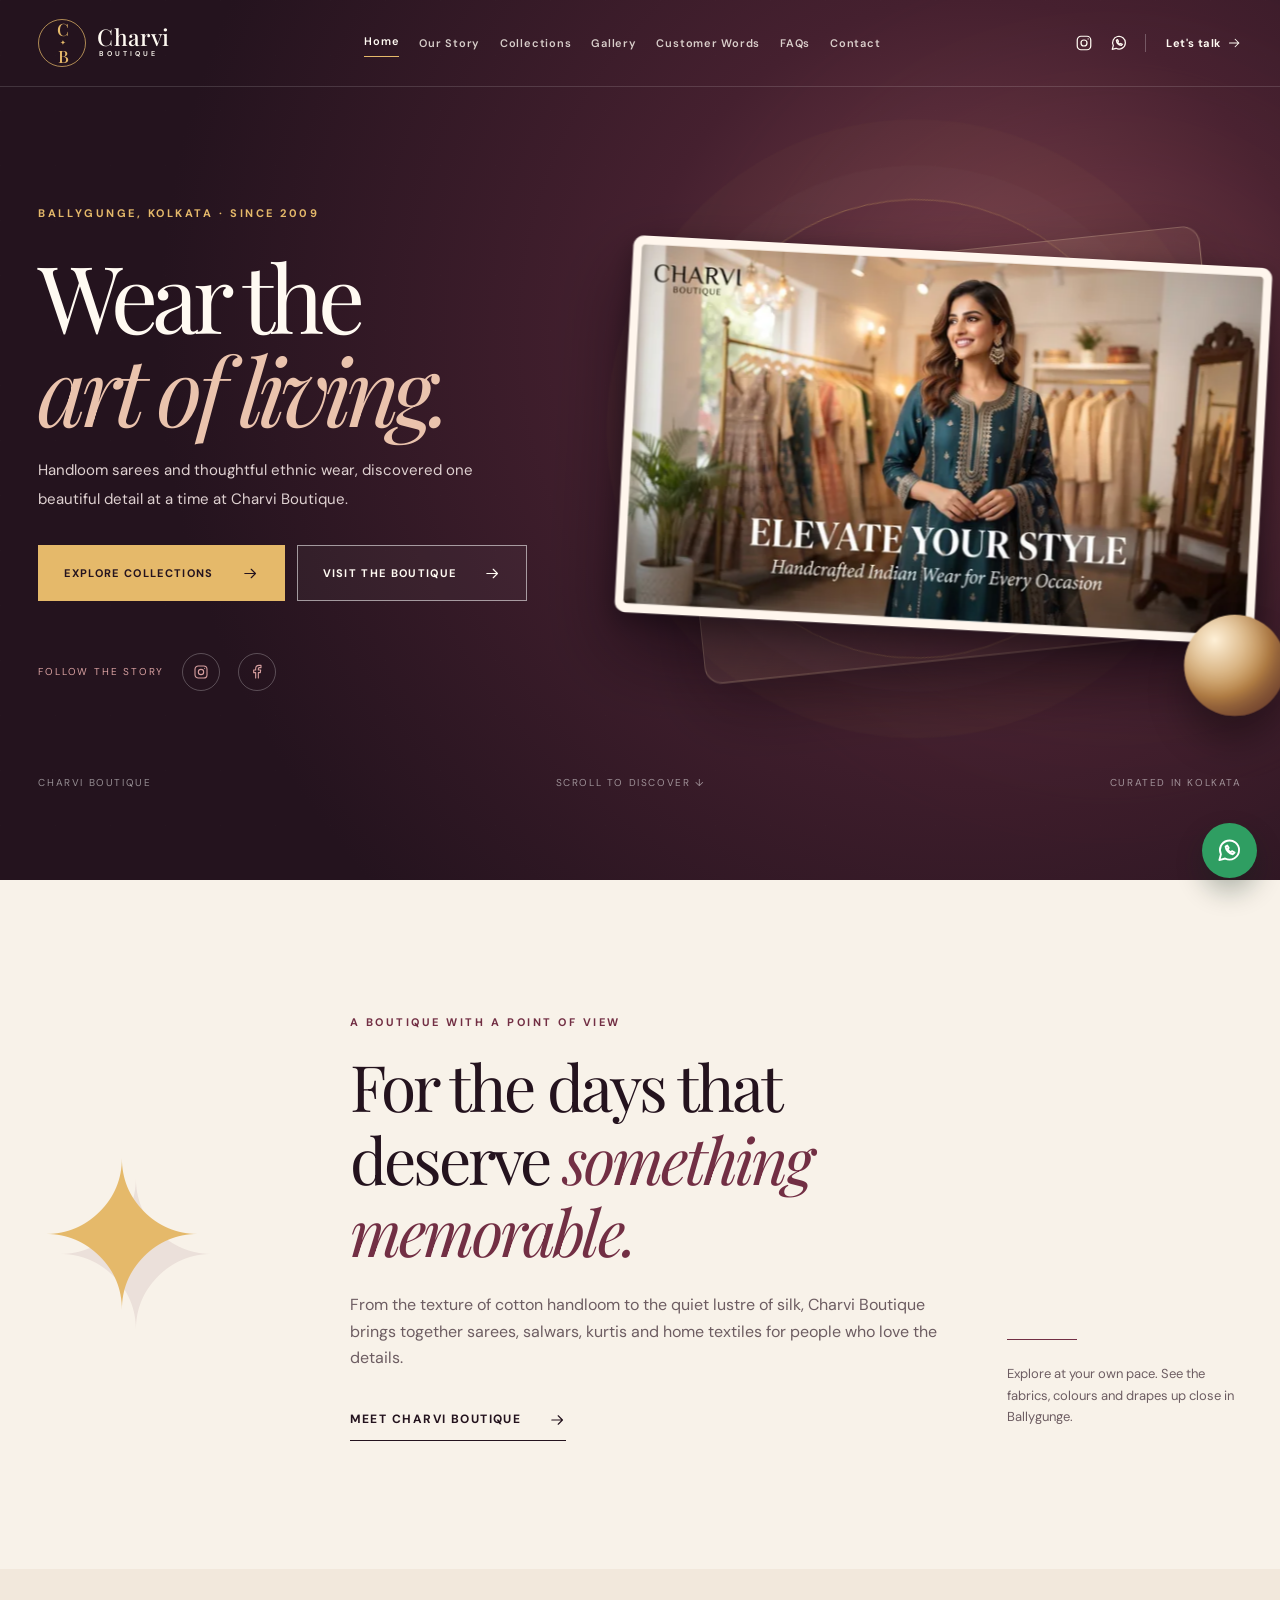
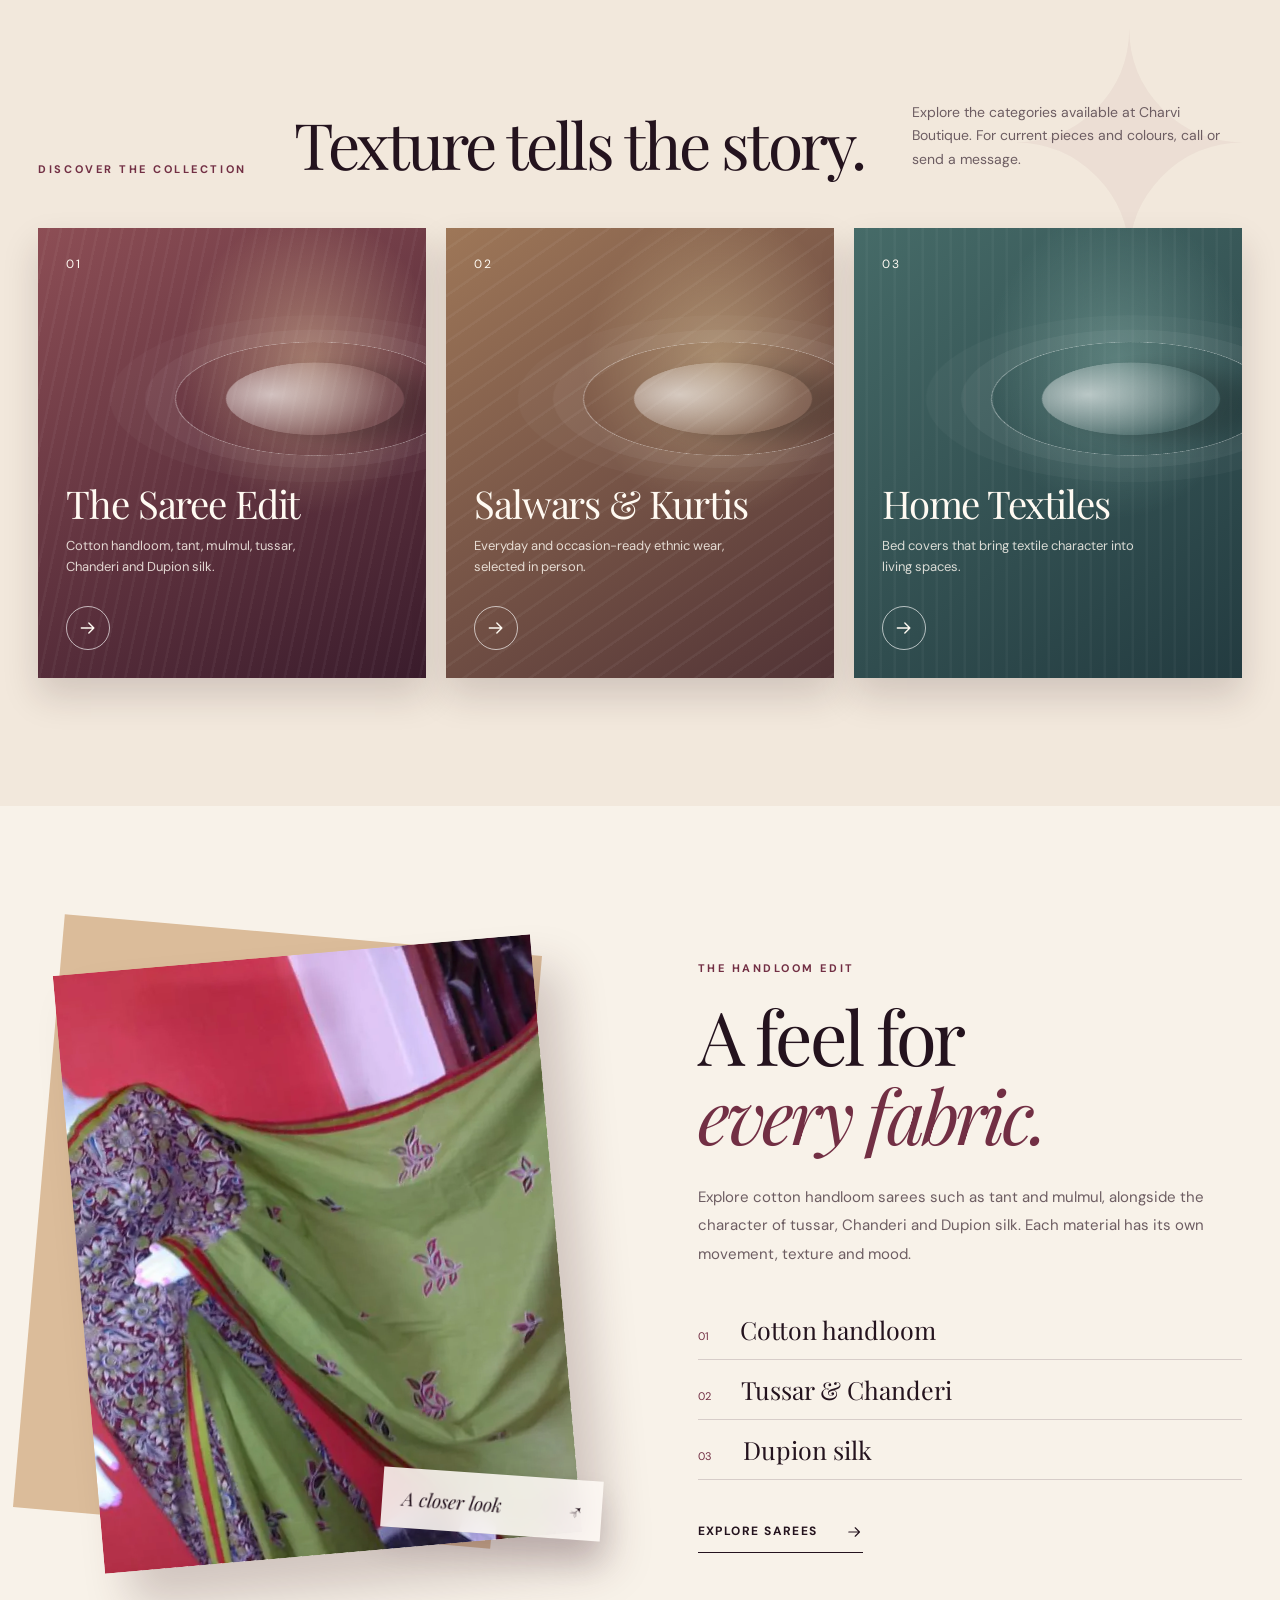
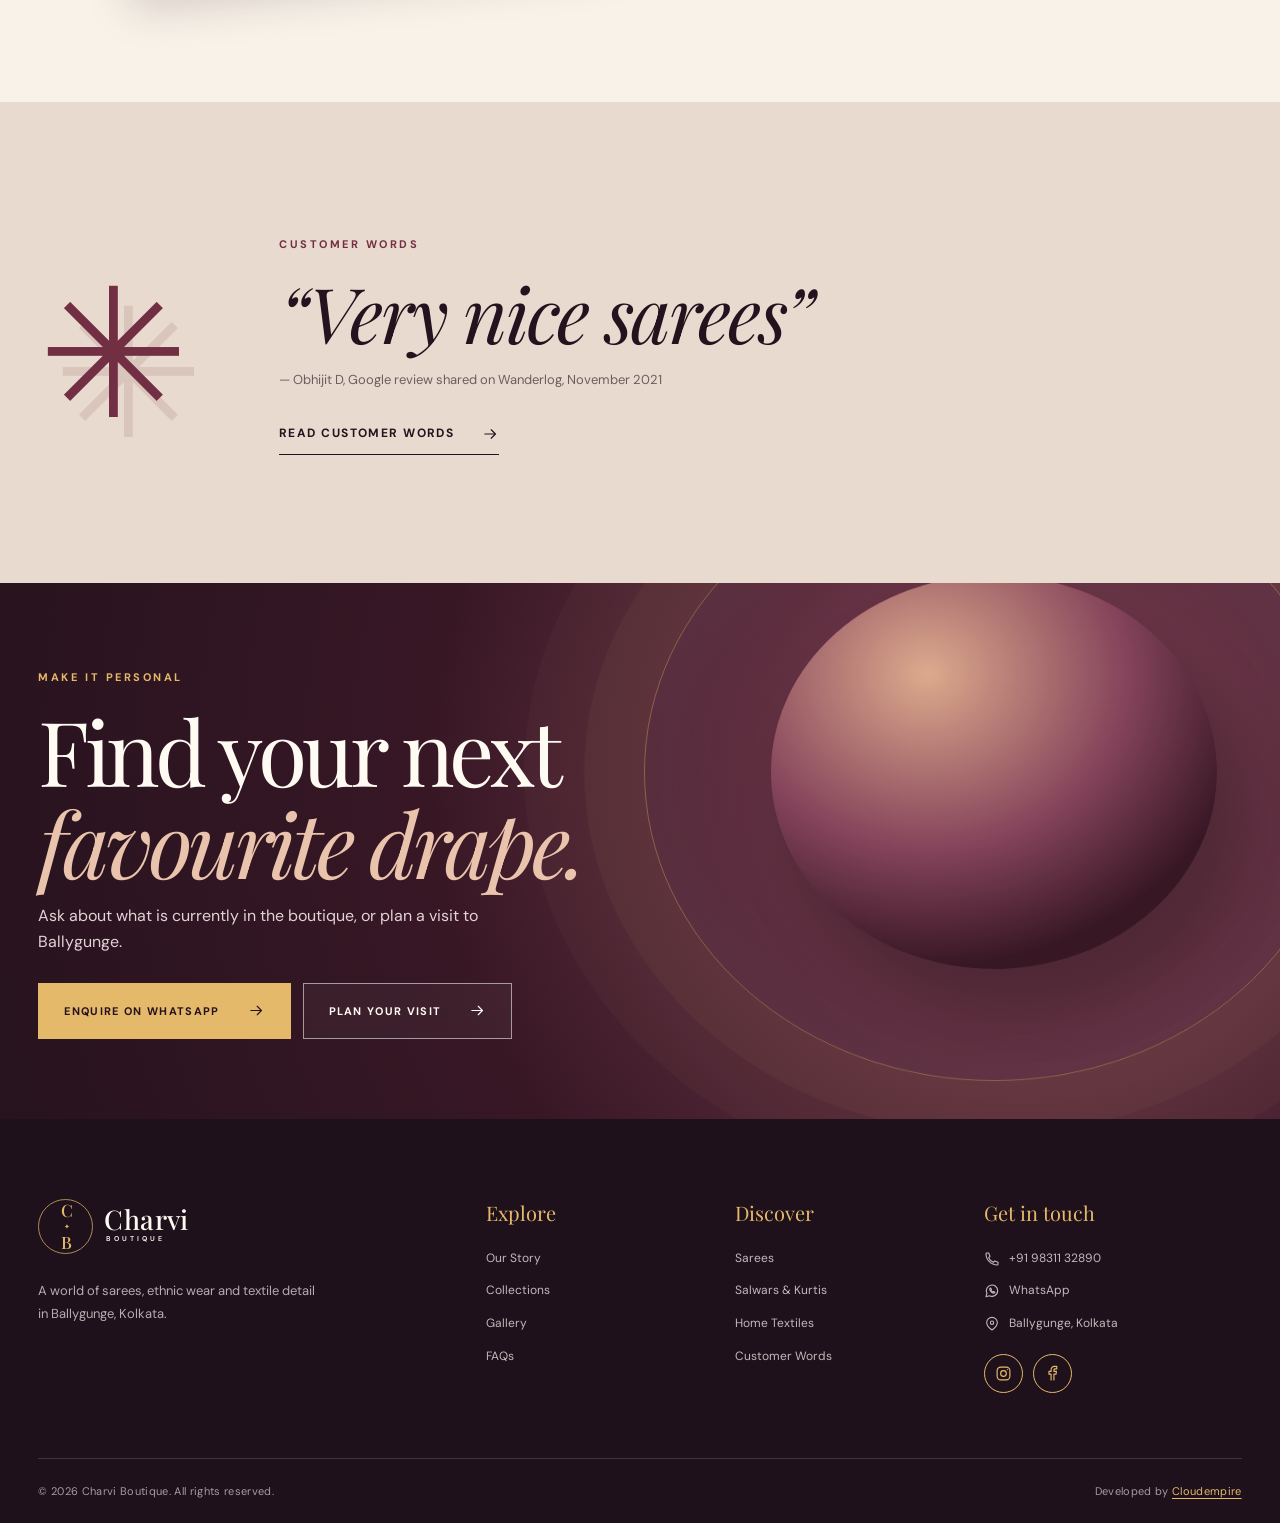
==== commit da1e9e34: "Add supplied campaign artwork to boutique heroes" ====
--- a/index.html
+++ b/index.html
@@ -1,5 +1,5 @@
-<!doctype html><html lang="en"><head><meta charset="utf-8"><meta name="viewport" content="width=device-width, initial-scale=1"><meta name="theme-color" content="#24131e"><title>Charvi Boutique | Handloom Sarees &amp; Ethnic Wear in Ballygunge, Kolkata</title><meta name="description" content="Explore handloom sarees, salwars, kurtis and home textiles at Charvi Boutique in Ballygunge, Kolkata. Discover the boutique and get in touch."><link rel="canonical" href="https://cloudempiretech.github.io/CharviBoutique/"><meta property="og:type" content="website"><meta property="og:title" content="Charvi Boutique | Handloom Sarees &amp; Ethnic Wear in Ballygunge, Kolkata"><meta property="og:description" content="Explore handloom sarees, salwars, kurtis and home textiles at Charvi Boutique in Ballygunge, Kolkata. Discover the boutique and get in touch."><meta property="og:image" content="https://cloudempiretech.github.io/CharviBoutique/assets/images/boutique-3.jpg"><link rel="preconnect" href="https://fonts.googleapis.com"><link rel="preconnect" href="https://fonts.gstatic.com" crossorigin><link href="https://fonts.googleapis.com/css2?family=DM+Sans:wght@400;500;600;700&family=Playfair+Display:ital,wght@0,400;0,500;0,600;1,400;1,500&display=swap" rel="stylesheet"><link rel="stylesheet" href="assets/css/style.css"><script type="application/ld+json">{"@context": "https://schema.org", "@type": "ClothingStore", "name": "Charvi Boutique", "url": "https://cloudempiretech.github.io/CharviBoutique/", "telephone": ["+91 98311 32890", "+91 94772 25097"], "address": {"@type": "PostalAddress", "streetAddress": "4B Baman Para Lane", "addressLocality": "Kolkata", "addressRegion": "West Bengal", "postalCode": "700019", "addressCountry": "IN"}, "sameAs": ["https://www.facebook.com/Charviboutique/", "https://www.instagram.com/thecharviboutique/"]}</script><script src="assets/js/site.js" defer></script></head><body data-page="Home"><svg xmlns="http://www.w3.org/2000/svg" class="icon-sprite" aria-hidden="true"><symbol id="i-arrow" viewBox="0 0 24 24"><path d="M4 12h15m-6-6 6 6-6 6"/></symbol><symbol id="i-phone" viewBox="0 0 24 24"><path d="M7 3H4a1 1 0 0 0-1 1c0 9.4 7.6 17 17 17a1 1 0 0 0 1-1v-3l-5-2-2 2a15 15 0 0 1-7-7l2-2-2-5Z"/></symbol><symbol id="i-pin" viewBox="0 0 24 24"><path d="M20 10c0 5-8 11-8 11S4 15 4 10a8 8 0 1 1 16 0Z"/><circle cx="12" cy="10" r="2.5"/></symbol><symbol id="i-insta" viewBox="0 0 24 24"><rect x="3" y="3" width="18" height="18" rx="5"/><circle cx="12" cy="12" r="4"/><path d="M17.5 6.5h.01"/></symbol><symbol id="i-facebook" viewBox="0 0 24 24"><path d="M14 21v-8h3l.5-4H14V7c0-1 .4-1.5 1.6-1.5H18V2h-3c-3.4 0-5 1.8-5 5v2H7v4h3v8"/></symbol><symbol id="i-whatsapp" viewBox="0 0 24 24"><path d="M20.5 11.6a8.5 8.5 0 0 1-12.4 7.5L3 20.5l1.4-5.1a8.5 8.5 0 1 1 16.1-3.8Z"/><path d="M8.5 8.5c.4 3.3 3.2 6.2 6.5 6.8l1.5-1.5-2.3-1.2-1.1 1a7 7 0 0 1-2.8-2.8l1-1.1-1.3-2.2-1.5 1Z"/></symbol><symbol id="i-menu" viewBox="0 0 24 24"><path d="M3 7h18M3 12h18M3 17h18"/></symbol><symbol id="i-close" viewBox="0 0 24 24"><path d="M5 5 19 19M19 5 5 19"/></symbol><symbol id="i-plus" viewBox="0 0 24 24"><path d="M12 4v16M4 12h16"/></symbol></svg><a class="skip-link" href="#main">Skip to content</a><div class="page-transition" aria-hidden="true"></div><header class="site-header"><div class="container header-inner"><a class="brand" href="./" aria-label="Charvi Boutique home"><span class="brand-mark">C<span>✦</span>B</span><span class="brand-name">Charvi <small>BOUTIQUE</small></span></a><nav class="site-nav" id="site-nav" aria-label="Main navigation"><a href="./" aria-current="page">Home</a><a href="about/" >Our Story</a><a href="collections/" >Collections</a><a href="gallery/" >Gallery</a><a href="testimonials/" >Customer Words</a><a href="faq/" >FAQs</a><a href="contact/" >Contact</a></nav><div class="header-actions"><a href="https://www.instagram.com/thecharviboutique/?hl=en" aria-label="Instagram" target="_blank" rel="noopener noreferrer"><svg class="icon" aria-hidden="true"><use href="#i-insta"></use></svg></a><a href="https://wa.me/919831132890" aria-label="WhatsApp Charvi Boutique" target="_blank" rel="noopener noreferrer"><svg class="icon" aria-hidden="true"><use href="#i-whatsapp"></use></svg></a><a class="header-contact" href="contact/">Let's talk <svg class="icon" aria-hidden="true"><use href="#i-arrow"></use></svg></a><button class="menu-toggle" type="button" aria-label="Open menu" aria-expanded="false" aria-controls="site-nav"><svg class="icon" aria-hidden="true"><use href="#i-menu"></use></svg></button></div></div></header><main id="main">
-<section class="home-hero hero-depth"><div class="hero-glow" aria-hidden="true"></div><div class="hero-grid container"><div class="hero-copy"><span class="eyebrow hero-reveal">Ballygunge, Kolkata · Since <span class="counter" data-count="2009">2009</span></span><h1 class="hero-reveal">Wear the<br><em>art of living.</em></h1><p class="hero-reveal">Handloom sarees and thoughtful ethnic wear, discovered one beautiful detail at a time at Charvi Boutique.</p><div class="button-row hero-reveal"><a class="btn btn-gold" href="collections/"><span>Explore collections</span><svg class="icon" aria-hidden="true"><use href="#i-arrow"></use></svg></a><a class="btn btn-outline-light" href="contact/"><span>Visit the boutique</span><svg class="icon" aria-hidden="true"><use href="#i-arrow"></use></svg></a></div><div class="hero-social hero-reveal"><span>Follow the story</span><a href="https://www.instagram.com/thecharviboutique/?hl=en" aria-label="Instagram" target="_blank" rel="noopener noreferrer"><svg class="icon" aria-hidden="true"><use href="#i-insta"></use></svg></a><a href="https://www.facebook.com/Charviboutique/" aria-label="Facebook" target="_blank" rel="noopener noreferrer"><svg class="icon" aria-hidden="true"><use href="#i-facebook"></use></svg></a></div></div><div class="hero-stage" data-parallax><div class="stage-ring"></div><div class="stage-back"><picture class="stage-image"><source type="image/webp" srcset="assets/images/boutique-1-480.webp 480w, assets/images/boutique-1-960.webp 960w" sizes="(max-width: 700px) 90vw, 44vw"><img src="assets/images/boutique-1.jpg" alt="Saree display inside Charvi Boutique" loading="eager" decoding="async" fetchpriority="high" width="960" height="720"></picture></div><div class="stage-main"><picture class="stage-image"><source type="image/webp" srcset="assets/images/boutique-3-480.webp 480w, assets/images/boutique-3-960.webp 720w" sizes="(max-width: 700px) 90vw, 44vw"><img src="assets/images/boutique-3.jpg" alt="Printed saree draped on a mannequin at Charvi Boutique" loading="eager" decoding="async" fetchpriority="high" width="720" height="906"></picture><span class="image-stamp">The Charvi edit <b>✦</b> Kolkata</span></div><div class="stage-glass"><span class="sparkle">✦</span><span>Threads of<br><em>tradition</em></span></div><div class="stage-disk"></div></div></div><div class="hero-bottom container"><span>01 / 03</span><span>Scroll to discover ↓</span><span>Curated in Kolkata</span></div></section>
+<!doctype html><html lang="en"><head><meta charset="utf-8"><meta name="viewport" content="width=device-width, initial-scale=1"><meta name="theme-color" content="#24131e"><title>Charvi Boutique | Handloom Sarees &amp; Ethnic Wear in Ballygunge, Kolkata</title><meta name="description" content="Explore handloom sarees, salwars, kurtis and home textiles at Charvi Boutique in Ballygunge, Kolkata. Discover the boutique and get in touch."><link rel="canonical" href="https://cloudempiretech.github.io/CharviBoutique/"><meta property="og:type" content="website"><meta property="og:title" content="Charvi Boutique | Handloom Sarees &amp; Ethnic Wear in Ballygunge, Kolkata"><meta property="og:description" content="Explore handloom sarees, salwars, kurtis and home textiles at Charvi Boutique in Ballygunge, Kolkata. Discover the boutique and get in touch."><meta property="og:image" content="https://cloudempiretech.github.io/CharviBoutique/assets/images/hero-elevate.jpg"><link rel="preconnect" href="https://fonts.googleapis.com"><link rel="preconnect" href="https://fonts.gstatic.com" crossorigin><link href="https://fonts.googleapis.com/css2?family=DM+Sans:wght@400;500;600;700&family=Playfair+Display:ital,wght@0,400;0,500;0,600;1,400;1,500&display=swap" rel="stylesheet"><link rel="stylesheet" href="assets/css/style.css"><script type="application/ld+json">{"@context": "https://schema.org", "@type": "ClothingStore", "name": "Charvi Boutique", "url": "https://cloudempiretech.github.io/CharviBoutique/", "telephone": ["+91 98311 32890", "+91 94772 25097"], "address": {"@type": "PostalAddress", "streetAddress": "4B Baman Para Lane", "addressLocality": "Kolkata", "addressRegion": "West Bengal", "postalCode": "700019", "addressCountry": "IN"}, "sameAs": ["https://www.facebook.com/Charviboutique/", "https://www.instagram.com/thecharviboutique/"]}</script><script src="assets/js/site.js" defer></script></head><body data-page="Home"><svg xmlns="http://www.w3.org/2000/svg" class="icon-sprite" aria-hidden="true"><symbol id="i-arrow" viewBox="0 0 24 24"><path d="M4 12h15m-6-6 6 6-6 6"/></symbol><symbol id="i-phone" viewBox="0 0 24 24"><path d="M7 3H4a1 1 0 0 0-1 1c0 9.4 7.6 17 17 17a1 1 0 0 0 1-1v-3l-5-2-2 2a15 15 0 0 1-7-7l2-2-2-5Z"/></symbol><symbol id="i-pin" viewBox="0 0 24 24"><path d="M20 10c0 5-8 11-8 11S4 15 4 10a8 8 0 1 1 16 0Z"/><circle cx="12" cy="10" r="2.5"/></symbol><symbol id="i-insta" viewBox="0 0 24 24"><rect x="3" y="3" width="18" height="18" rx="5"/><circle cx="12" cy="12" r="4"/><path d="M17.5 6.5h.01"/></symbol><symbol id="i-facebook" viewBox="0 0 24 24"><path d="M14 21v-8h3l.5-4H14V7c0-1 .4-1.5 1.6-1.5H18V2h-3c-3.4 0-5 1.8-5 5v2H7v4h3v8"/></symbol><symbol id="i-whatsapp" viewBox="0 0 24 24"><path d="M20.5 11.6a8.5 8.5 0 0 1-12.4 7.5L3 20.5l1.4-5.1a8.5 8.5 0 1 1 16.1-3.8Z"/><path d="M8.5 8.5c.4 3.3 3.2 6.2 6.5 6.8l1.5-1.5-2.3-1.2-1.1 1a7 7 0 0 1-2.8-2.8l1-1.1-1.3-2.2-1.5 1Z"/></symbol><symbol id="i-menu" viewBox="0 0 24 24"><path d="M3 7h18M3 12h18M3 17h18"/></symbol><symbol id="i-close" viewBox="0 0 24 24"><path d="M5 5 19 19M19 5 5 19"/></symbol><symbol id="i-plus" viewBox="0 0 24 24"><path d="M12 4v16M4 12h16"/></symbol></svg><a class="skip-link" href="#main">Skip to content</a><div class="page-transition" aria-hidden="true"></div><header class="site-header"><div class="container header-inner"><a class="brand" href="./" aria-label="Charvi Boutique home"><span class="brand-mark">C<span>✦</span>B</span><span class="brand-name">Charvi <small>BOUTIQUE</small></span></a><nav class="site-nav" id="site-nav" aria-label="Main navigation"><a href="./" aria-current="page">Home</a><a href="about/" >Our Story</a><a href="collections/" >Collections</a><a href="gallery/" >Gallery</a><a href="testimonials/" >Customer Words</a><a href="faq/" >FAQs</a><a href="contact/" >Contact</a></nav><div class="header-actions"><a href="https://www.instagram.com/thecharviboutique/?hl=en" aria-label="Instagram" target="_blank" rel="noopener noreferrer"><svg class="icon" aria-hidden="true"><use href="#i-insta"></use></svg></a><a href="https://wa.me/919831132890" aria-label="WhatsApp Charvi Boutique" target="_blank" rel="noopener noreferrer"><svg class="icon" aria-hidden="true"><use href="#i-whatsapp"></use></svg></a><a class="header-contact" href="contact/">Let's talk <svg class="icon" aria-hidden="true"><use href="#i-arrow"></use></svg></a><button class="menu-toggle" type="button" aria-label="Open menu" aria-expanded="false" aria-controls="site-nav"><svg class="icon" aria-hidden="true"><use href="#i-menu"></use></svg></button></div></div></header><main id="main">
+<section class="home-hero hero-depth"><div class="hero-glow" aria-hidden="true"></div><div class="hero-grid container"><div class="hero-copy"><span class="eyebrow hero-reveal">Ballygunge, Kolkata · Since <span class="counter" data-count="2009">2009</span></span><h1 class="hero-reveal">Wear the<br><em>art of living.</em></h1><p class="hero-reveal">Handloom sarees and thoughtful ethnic wear, discovered one beautiful detail at a time at Charvi Boutique.</p><div class="button-row hero-reveal"><a class="btn btn-gold" href="collections/"><span>Explore collections</span><svg class="icon" aria-hidden="true"><use href="#i-arrow"></use></svg></a><a class="btn btn-outline-light" href="contact/"><span>Visit the boutique</span><svg class="icon" aria-hidden="true"><use href="#i-arrow"></use></svg></a></div><div class="hero-social hero-reveal"><span>Follow the story</span><a href="https://www.instagram.com/thecharviboutique/?hl=en" aria-label="Instagram" target="_blank" rel="noopener noreferrer"><svg class="icon" aria-hidden="true"><use href="#i-insta"></use></svg></a><a href="https://www.facebook.com/Charviboutique/" aria-label="Facebook" target="_blank" rel="noopener noreferrer"><svg class="icon" aria-hidden="true"><use href="#i-facebook"></use></svg></a></div></div><div class="hero-stage campaign-stage" data-parallax><div class="stage-ring"></div><div class="campaign-back" aria-hidden="true"></div><div class="campaign-main"><picture class="campaign-image "><source type="image/webp" srcset="assets/images/hero-elevate-640.webp 640w, assets/images/hero-elevate-1024.webp 1024w, assets/images/hero-elevate-1536.webp 1536w" sizes="(max-width: 700px) calc(100vw - 36px), (max-width: 950px) 48vw, 44vw"><img src="assets/images/hero-elevate.jpg" alt="Charvi Boutique campaign artwork showing a woman in teal Indian wear, with Elevate Your Style lettering" loading="eager" decoding="async" fetchpriority="high" width="1536" height="887"></picture></div><div class="campaign-orb" aria-hidden="true"></div></div></div><div class="hero-bottom container"><span>Charvi Boutique</span><span>Scroll to discover ↓</span><span>Curated in Kolkata</span></div></section>
 <section class="intro section-pad container"><div class="intro-symbol reveal" aria-hidden="true">✦</div><div class="intro-text reveal"><span class="eyebrow">A boutique with a point of view</span><h2>For the days that deserve <em>something memorable.</em></h2><p>From the texture of cotton handloom to the quiet lustre of silk, Charvi Boutique brings together sarees, salwars, kurtis and home textiles for people who love the details.</p><a class="text-link" href="about/"><span>Meet Charvi Boutique</span><svg class="icon" aria-hidden="true"><use href="#i-arrow"></use></svg></a></div><div class="intro-aside reveal"><span class="line"></span><p>Explore at your own pace. See the fabrics, colours and drapes up close in Ballygunge.</p></div></section>
 <section class="collections-section section-pad"><div class="container"><div class="section-head reveal"><span class="eyebrow">Discover the collection</span><h2>Texture tells the story.</h2><p>Explore the categories available at Charvi Boutique. For current pieces and colours, call or send a message.</p></div><div class="collection-grid"><a class="collection-card tilt reveal saree" href="collections/sarees/"><span class="card-number">01</span><span class="card-orbit" aria-hidden="true"></span><span class="card-bottom"><strong>The Saree Edit</strong><small>Cotton handloom, tant, mulmul, tussar, Chanderi and Dupion silk.</small><span class="round-arrow"><svg class="icon" aria-hidden="true"><use href="#i-arrow"></use></svg></span></span></a><a class="collection-card tilt reveal wear" href="collections/salwar-kurtis/"><span class="card-number">02</span><span class="card-orbit" aria-hidden="true"></span><span class="card-bottom"><strong>Salwars & Kurtis</strong><small>Everyday and occasion-ready ethnic wear, selected in person.</small><span class="round-arrow"><svg class="icon" aria-hidden="true"><use href="#i-arrow"></use></svg></span></span></a><a class="collection-card tilt reveal home" href="collections/home-textiles/"><span class="card-number">03</span><span class="card-orbit" aria-hidden="true"></span><span class="card-bottom"><strong>Home Textiles</strong><small>Bed covers that bring textile character into living spaces.</small><span class="round-arrow"><svg class="icon" aria-hidden="true"><use href="#i-arrow"></use></svg></span></span></a></div></div></section>
 <section class="feature-section section-pad container"><div class="feature-media reveal"><div class="photo-shadow"></div><picture class="feature-photo"><source type="image/webp" srcset="assets/images/boutique-2-480.webp 480w, assets/images/boutique-2-960.webp 960w" sizes="(max-width: 700px) 90vw, 44vw"><img src="assets/images/boutique-2.jpg" alt="Green embroidered saree displayed on a mannequin at Charvi Boutique" loading="eager" decoding="async" fetchpriority="high" width="960" height="720"></picture><div class="feature-tag">A closer look <span>↗</span></div></div><div class="feature-copy reveal"><span class="eyebrow">The handloom edit</span><h2>A feel for<br><em>every fabric.</em></h2><p>Explore cotton handloom sarees such as tant and mulmul, alongside the character of tussar, Chanderi and Dupion silk. Each material has its own movement, texture and mood.</p><ul class="material-list"><li><span>01</span> Cotton handloom</li><li><span>02</span> Tussar & Chanderi</li><li><span>03</span> Dupion silk</li></ul><a class="text-link" href="collections/sarees/"><span>Explore sarees</span><svg class="icon" aria-hidden="true"><use href="#i-arrow"></use></svg></a></div></section>
--- a/assets/css/style.css
+++ b/assets/css/style.css
@@ -17,4 +17,25 @@
 @media(max-width:700px){.container{width:min(100% - 36px,1380px)}.section-pad{padding:74px 0}.section-head{display:block;margin-bottom:35px}.section-head p{margin-top:15px}.header-inner{height:70px}.brand-mark{height:42px;width:42px;font-size:15px}.brand-name{font-size:21px}.site-nav{top:69px}.header-actions>a:not(.header-contact){display:none}.home-hero{min-height:unset;padding:121px 0 26px}.hero-grid{display:flex;flex-direction:column;gap:45px;min-height:0}.hero-copy{width:100%}.hero-copy h1,.page-hero-copy h1{font-size:clamp(58px,13vw,88px);margin:16px 0}.hero-copy>p,.page-hero-copy>p{font-size:14px;line-height:1.8}.hero-social{margin-top:33px}.hero-stage{width:min(100%,490px);height:460px;margin:auto}.stage-ring{top:20px;left:6%}.stage-main{height:410px;width:59%;right:6%;top:0}.stage-back{left:2%;top:85px;width:48%;height:240px}.stage-glass{bottom:10px;left:3%;width:150px;height:100px;padding:14px}.stage-glass span:last-child{font-size:15px}.stage-disk{bottom:0;right:2%;width:75px;height:75px}.hero-bottom span:last-child{display:none}.intro{display:block}.intro-symbol{font-size:90px}.intro-text h2{font-size:47px}.intro-aside{margin-top:35px}.collection-grid,.value-grid{grid-template-columns:1fr}.collection-card{min-height:330px}.card-orbit{top:20px;right:5%;width:260px;height:260px}.feature-section{display:block}.feature-media{height:490px;margin-bottom:55px}.feature-photo{inset:12px 25px 15px 20px}.feature-tag{right:0;width:190px}.feature-copy h2,.split-story h2,.contact-info h2,.faq-intro h2{font-size:53px}.quote-layout{display:block}.quote-star{font-size:90px}.quote-layout blockquote{font-size:52px}.contact-band{min-height:480px}.contact-band-inner{width:min(100% - 36px,1380px)}.contact-band h2{font-size:58px}.band-orb{height:450px;width:450px;right:-55%;top:-18%;opacity:.65}.page-hero{min-height:unset;padding:118px 0 60px}.page-hero-grid{display:block}.page-hero-art{height:360px;margin-top:32px}.page-art-photo{inset:0 19% 0 17%}.art-circle{left:5%;top:4%;height:330px;width:330px}.type-art{height:220px;font-size:290px;line-height:1}.type-art span{font-size:70px}.question-art{font-size:220px}.fabric-art{height:300px}.fabric-fold{height:270px}.fold-3{height:230px}.split-story,.faq-layout,.contact-grid{display:block}.story-prose{margin-top:20px}.value-card{min-height:240px}.gallery-grid{grid-template-columns:1fr;gap:26px}.gallery-item:nth-child(n){margin-top:0}.gallery-item picture{height:430px}.faq-intro{position:static;margin-bottom:45px}.faq-item summary{font-size:22px}.contact-info{margin-bottom:45px}.enquiry-form{padding:30px}.footer-main{grid-template-columns:1fr 1fr;gap:40px 15px;padding:55px 0}.footer-brand,.footer-contact{grid-column:1/-1}.footer-contact>a{display:flex;margin-right:0}.footer-bottom{display:flex;flex-direction:column;gap:6px}.float-whatsapp{width:49px;height:49px;right:15px;bottom:15px}.float-whatsapp .icon{width:24px;height:24px}}
 @media(max-width:420px){.hero-copy h1,.page-hero-copy h1{font-size:56px}.hero-copy h1 em,.page-hero-copy h1 em{white-space:normal}.button-row .btn{width:100%}.hero-stage{height:380px}.stage-ring{height:290px;width:290px}.stage-main{height:345px}.stage-back{height:200px}.stage-glass{bottom:-4px}.page-hero-art{height:300px}.page-art-photo{inset:0 16%}.art-circle{height:270px;width:270px}.feature-media{height:405px}.gallery-item picture{height:340px}}
 @media(prefers-reduced-motion:reduce){*,*:before,*:after{scroll-behavior:auto!important;animation-duration:.01ms!important;animation-iteration-count:1!important;transition-duration:.01ms!important}.reveal,.hero-reveal{opacity:1!important;transform:none!important}.page-transition{display:none}.hero-stage,.stage-main,.stage-back{transform:none!important}}
+
+/* Supplied landscape campaign artwork stays whole so the model and embedded lettering remain visible. */
+.campaign-image,.campaign-image img{display:block;width:100%;height:auto;object-fit:contain}
+.campaign-stage{height:490px;perspective:1200px}
+.campaign-stage .stage-ring{top:-28px;left:4%;width:490px;height:490px}
+.campaign-back{position:absolute;inset:35px 2% 35px 5%;border:1px solid rgba(245,218,174,.3);border-radius:18px;background:linear-gradient(135deg,rgba(244,207,159,.19),rgba(50,12,37,.08));box-shadow:0 25px 70px rgba(12,0,10,.32);transform:rotate(-6deg) translateZ(-40px)}
+.campaign-main{position:absolute;inset:55px 0 auto 0;padding:8px;border-radius:10px;background:#fff6ed;box-shadow:0 35px 70px rgba(8,0,9,.52),0 8px 22px rgba(8,0,9,.3);transform:rotate(3deg) translateZ(80px);animation:campaignIn 1.15s .18s both;overflow:hidden}
+.campaign-main .campaign-image{overflow:hidden;border-radius:4px}
+.campaign-main img{transition:transform .7s ease}
+.campaign-main:hover img{transform:scale(1.025)}
+.campaign-orb{position:absolute;right:-2%;bottom:8px;width:92px;height:92px;border-radius:50%;background:radial-gradient(circle at 30% 25%,#fff1d8,#c18d4c 55%,#653d33);box-shadow:inset -14px -15px 21px rgba(64,15,19,.3),0 23px 35px rgba(0,0,0,.32);transform:translateZ(110px)}
+.campaign-art{height:390px;display:grid;align-items:center}
+.page-hero .campaign-art .campaign-image.page-art-photo{position:relative;inset:auto;width:100%;height:auto;padding:7px;border-radius:9px;overflow:hidden;transform:rotate(4deg) translateZ(65px);animation:campaignArtIn 1.1s .2s both}
+.campaign-art .campaign-image img{width:100%;height:auto;object-fit:contain}
+.campaign-art .art-circle{left:4%;top:-2%;z-index:-1}
+@keyframes campaignIn{from{opacity:0;transform:translate(55px,30px) rotate(9deg) scale(.93)}to{opacity:1;transform:rotate(3deg) translateZ(80px)}}
+@keyframes campaignArtIn{from{opacity:0;transform:translate(55px,25px) rotate(10deg) scale(.92)}to{opacity:1;transform:rotate(4deg) translateZ(65px)}}
+@media(max-width:950px){.campaign-stage{height:360px}.campaign-stage .stage-ring{width:350px;height:350px}.campaign-main{top:45px}.campaign-orb{width:68px;height:68px}.campaign-art{height:310px}}
+@media(max-width:700px){.campaign-stage{width:100%;height:auto;aspect-ratio:1.45;margin:0 auto}.campaign-stage .stage-ring{width:70%;height:auto;aspect-ratio:1;top:-5%;left:8%}.campaign-main{inset:8% 1% auto 1%;padding:6px}.campaign-orb{width:55px;height:55px;bottom:0;right:0}.campaign-art{height:auto;min-height:0;margin-top:33px}.page-hero .campaign-art .campaign-image.page-art-photo{width:100%;padding:5px}.campaign-art .art-circle{width:72%;height:auto;aspect-ratio:1;top:-12%;left:13%}}
+@media(max-width:420px){.campaign-stage{height:auto;aspect-ratio:1.35}.campaign-art{height:auto}}
+@media(prefers-reduced-motion:reduce){.campaign-main,.page-hero .campaign-art .campaign-image.page-art-photo{animation:none!important;transform:none!important}.campaign-main:hover img{transform:none}}
 .abstract-art{position:absolute;inset:0;display:grid;place-items:center}
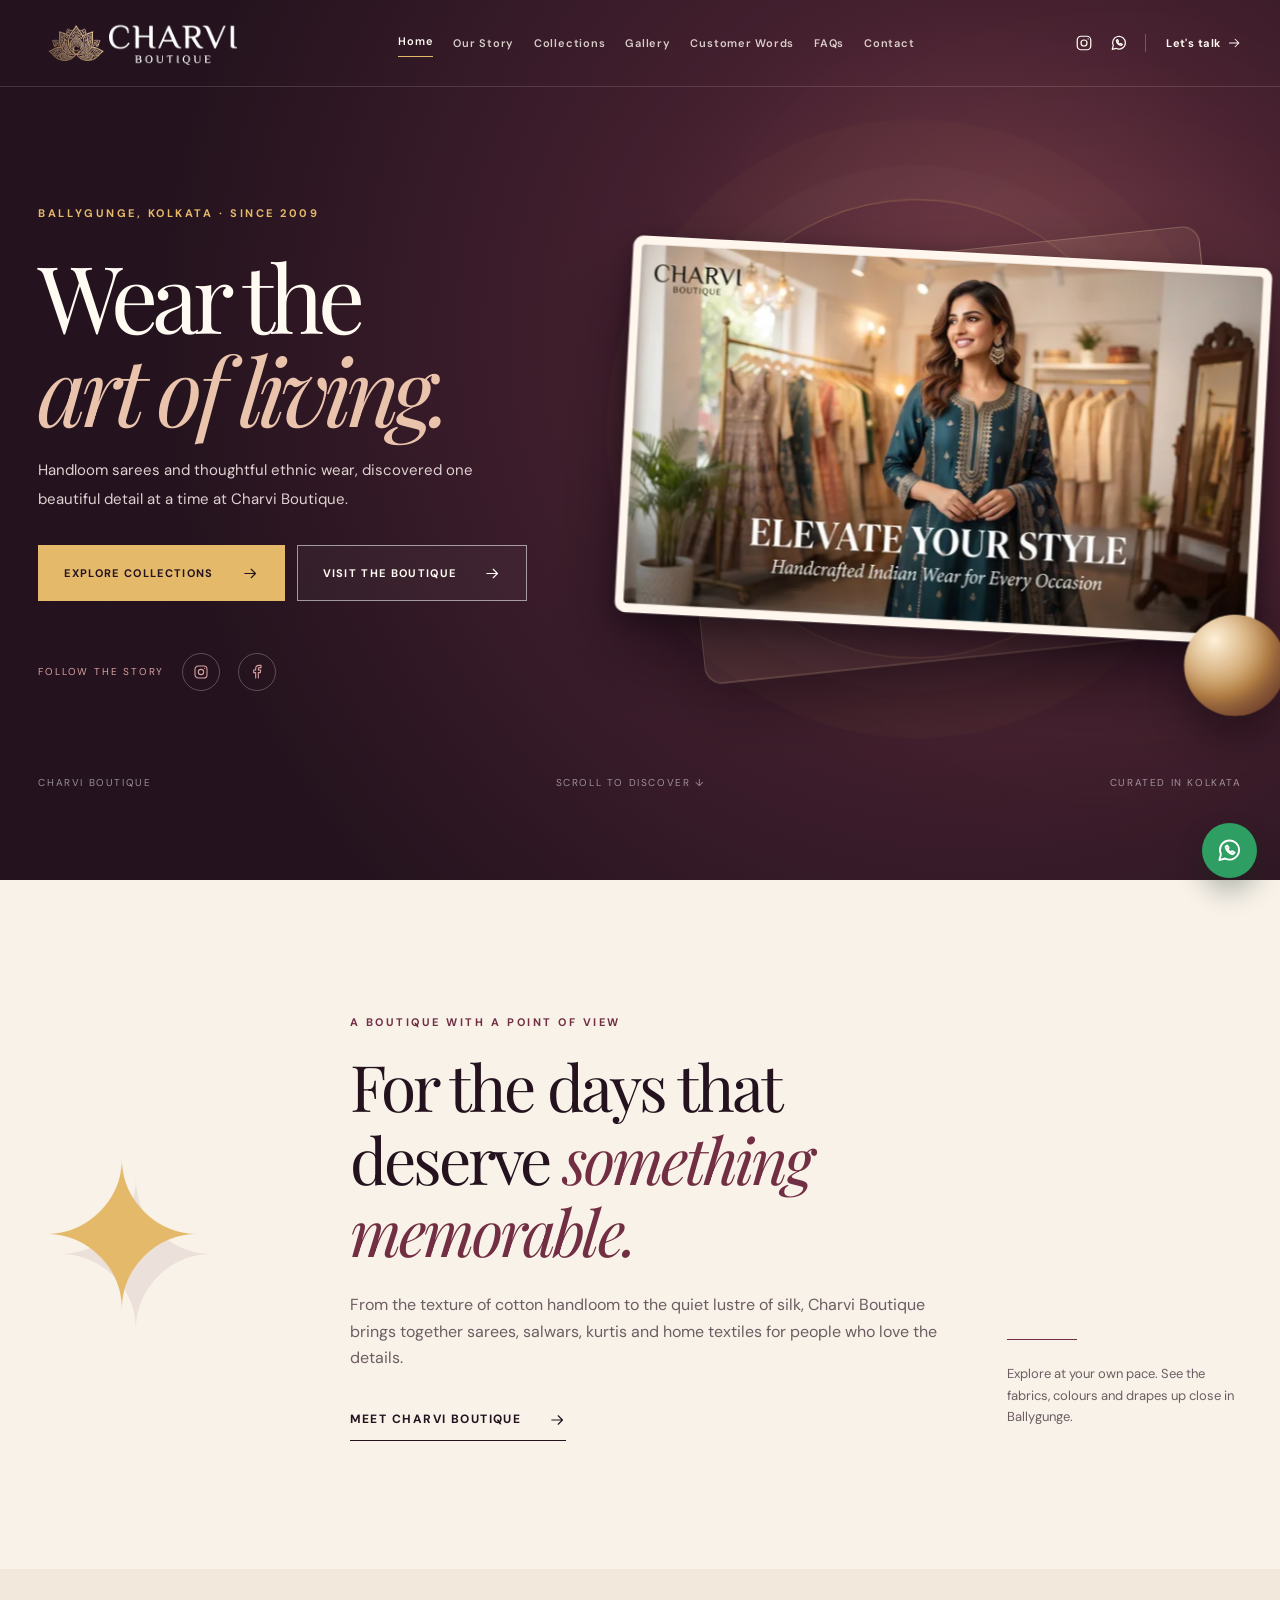
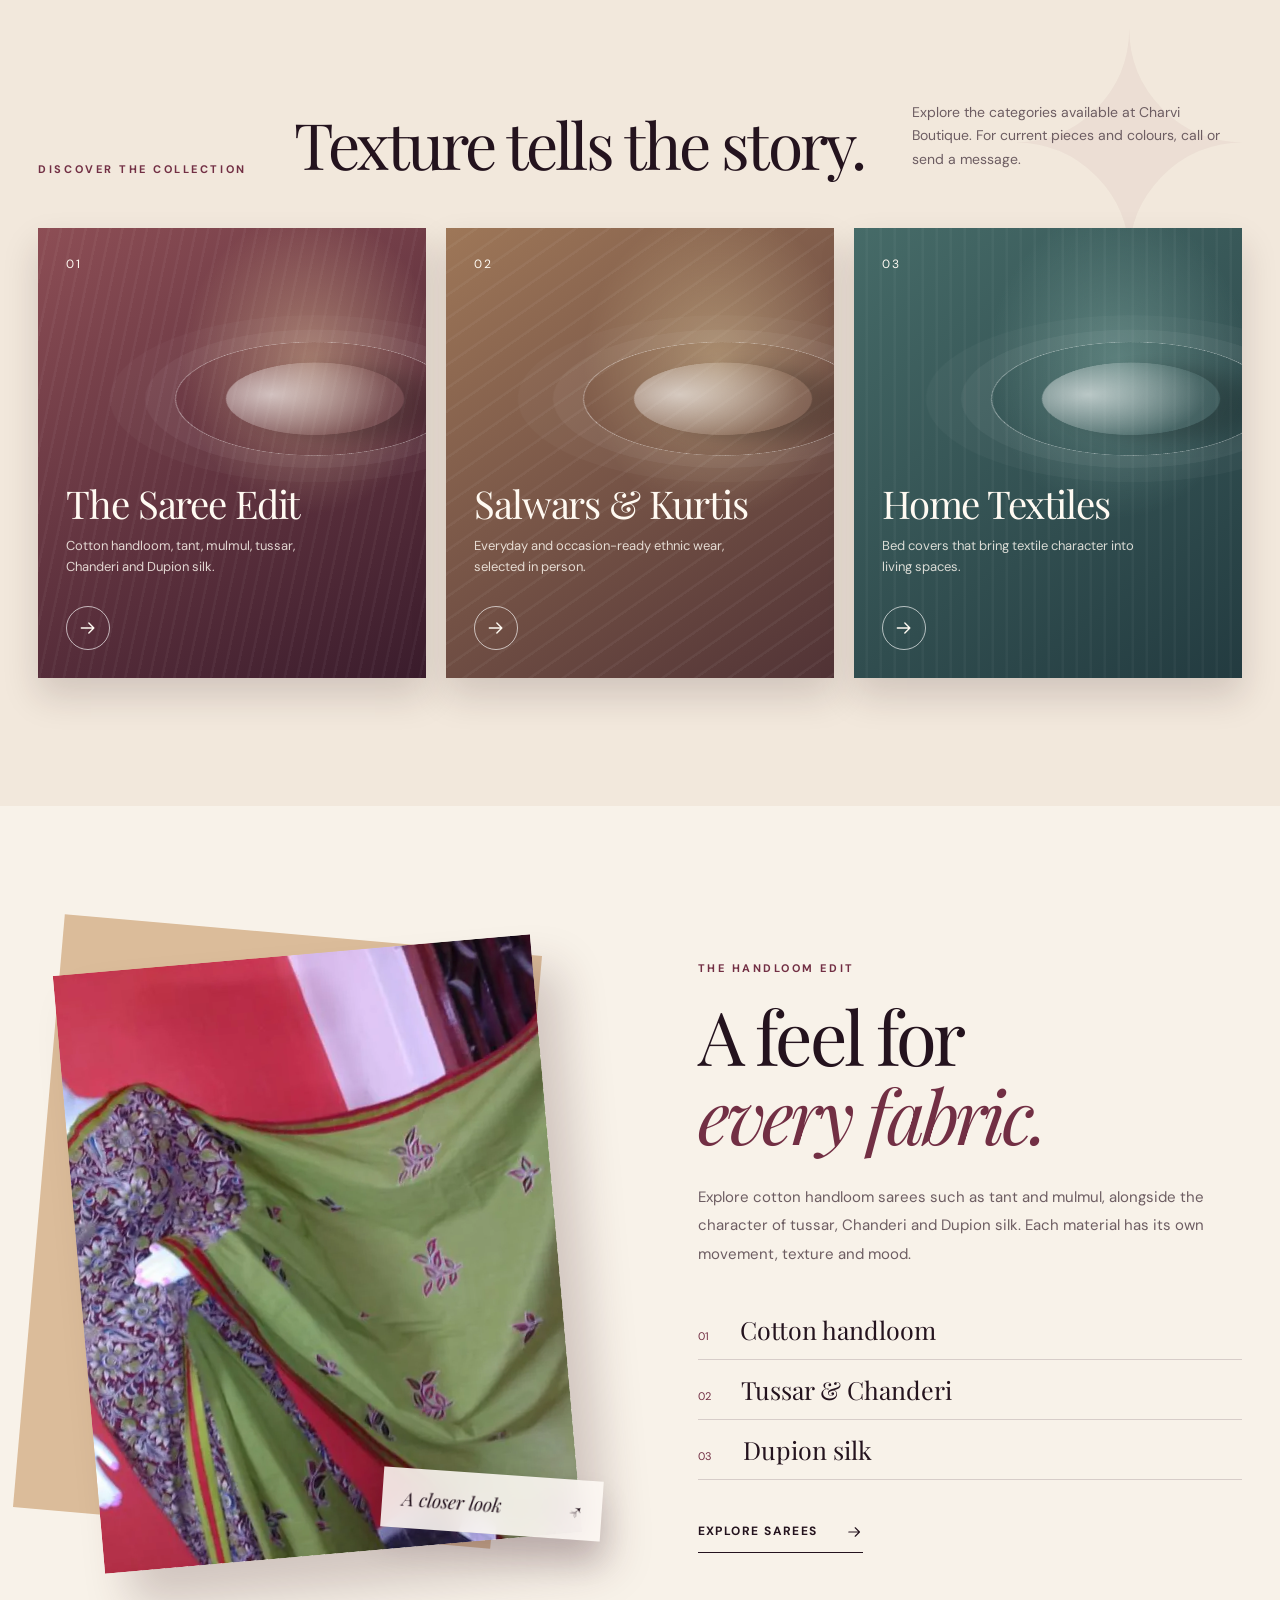
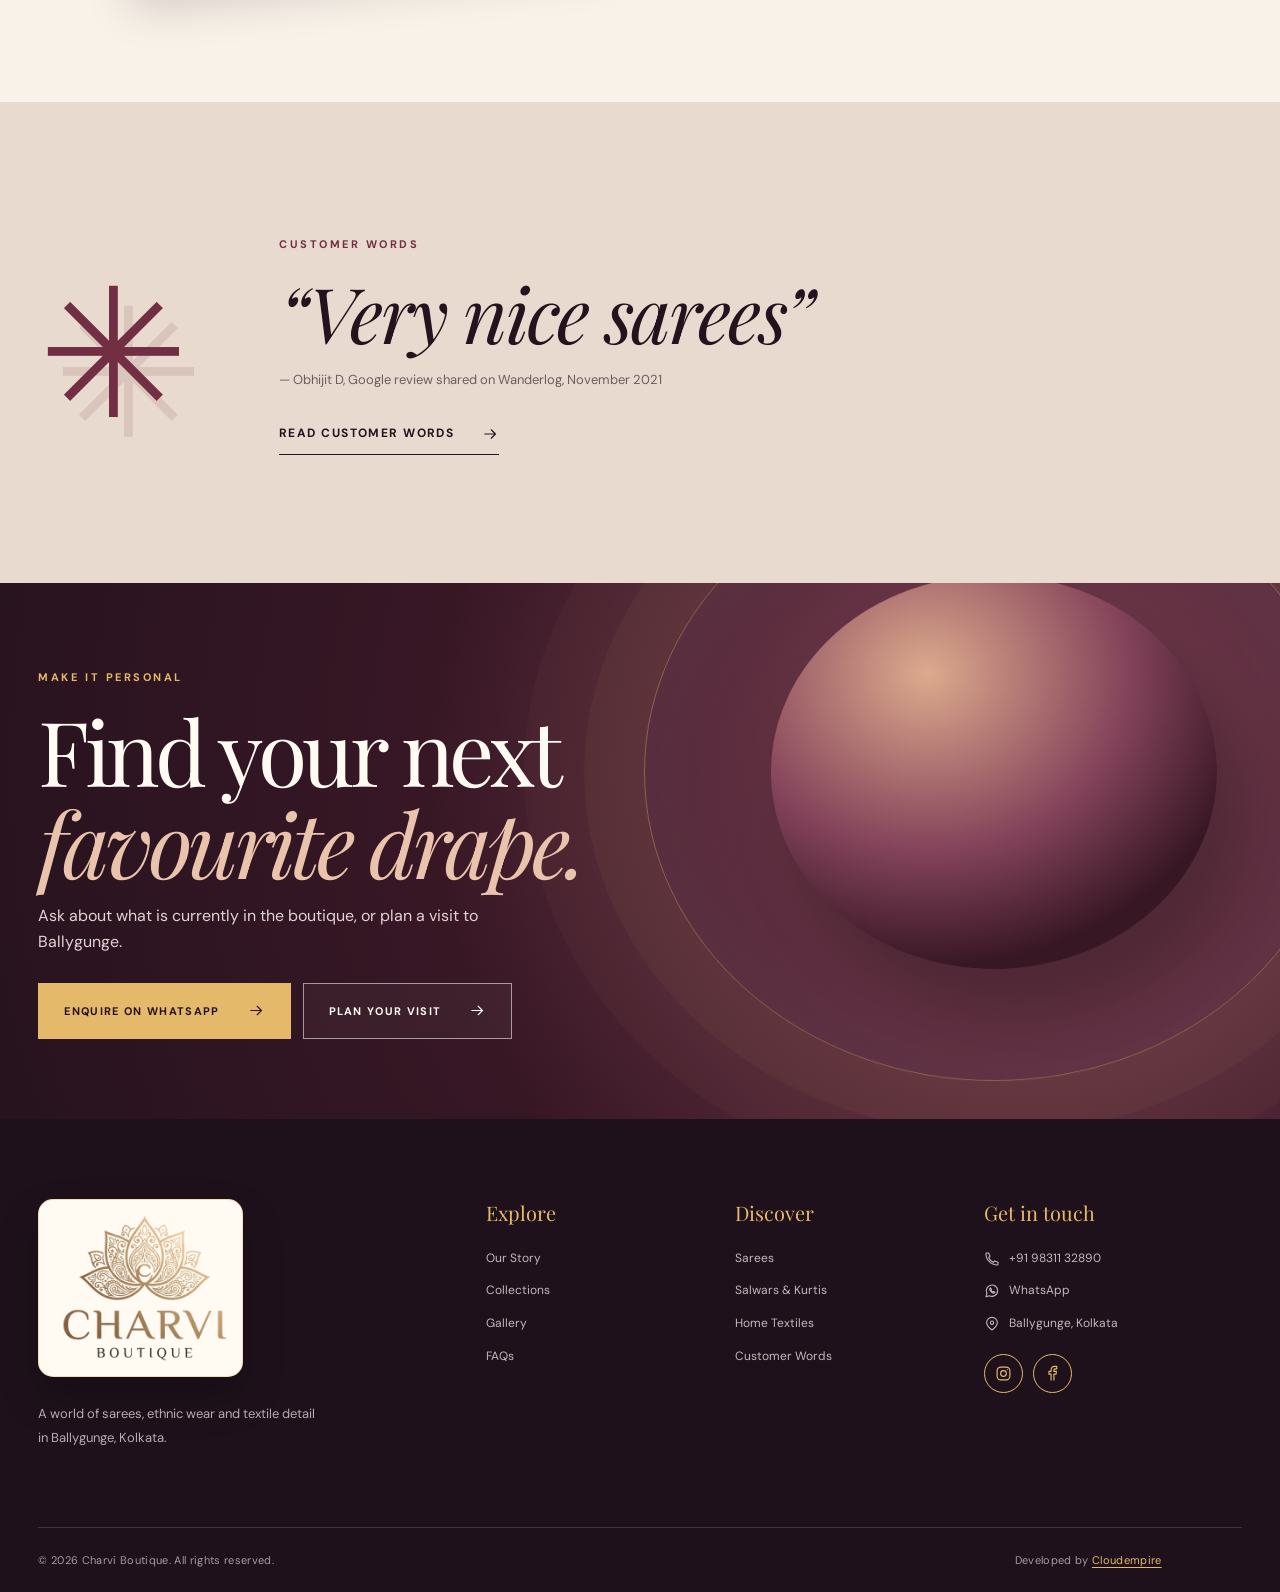
==== commit c307039f: "Add supplied Charvi logo and favicon" ====
--- a/index.html
+++ b/index.html
@@ -1,7 +1,7 @@
-<!doctype html><html lang="en"><head><meta charset="utf-8"><meta name="viewport" content="width=device-width, initial-scale=1"><meta name="theme-color" content="#24131e"><title>Charvi Boutique | Handloom Sarees &amp; Ethnic Wear in Ballygunge, Kolkata</title><meta name="description" content="Explore handloom sarees, salwars, kurtis and home textiles at Charvi Boutique in Ballygunge, Kolkata. Discover the boutique and get in touch."><link rel="canonical" href="https://cloudempiretech.github.io/CharviBoutique/"><meta property="og:type" content="website"><meta property="og:title" content="Charvi Boutique | Handloom Sarees &amp; Ethnic Wear in Ballygunge, Kolkata"><meta property="og:description" content="Explore handloom sarees, salwars, kurtis and home textiles at Charvi Boutique in Ballygunge, Kolkata. Discover the boutique and get in touch."><meta property="og:image" content="https://cloudempiretech.github.io/CharviBoutique/assets/images/hero-elevate.jpg"><link rel="preconnect" href="https://fonts.googleapis.com"><link rel="preconnect" href="https://fonts.gstatic.com" crossorigin><link href="https://fonts.googleapis.com/css2?family=DM+Sans:wght@400;500;600;700&family=Playfair+Display:ital,wght@0,400;0,500;0,600;1,400;1,500&display=swap" rel="stylesheet"><link rel="stylesheet" href="assets/css/style.css"><script type="application/ld+json">{"@context": "https://schema.org", "@type": "ClothingStore", "name": "Charvi Boutique", "url": "https://cloudempiretech.github.io/CharviBoutique/", "telephone": ["+91 98311 32890", "+91 94772 25097"], "address": {"@type": "PostalAddress", "streetAddress": "4B Baman Para Lane", "addressLocality": "Kolkata", "addressRegion": "West Bengal", "postalCode": "700019", "addressCountry": "IN"}, "sameAs": ["https://www.facebook.com/Charviboutique/", "https://www.instagram.com/thecharviboutique/"]}</script><script src="assets/js/site.js" defer></script></head><body data-page="Home"><svg xmlns="http://www.w3.org/2000/svg" class="icon-sprite" aria-hidden="true"><symbol id="i-arrow" viewBox="0 0 24 24"><path d="M4 12h15m-6-6 6 6-6 6"/></symbol><symbol id="i-phone" viewBox="0 0 24 24"><path d="M7 3H4a1 1 0 0 0-1 1c0 9.4 7.6 17 17 17a1 1 0 0 0 1-1v-3l-5-2-2 2a15 15 0 0 1-7-7l2-2-2-5Z"/></symbol><symbol id="i-pin" viewBox="0 0 24 24"><path d="M20 10c0 5-8 11-8 11S4 15 4 10a8 8 0 1 1 16 0Z"/><circle cx="12" cy="10" r="2.5"/></symbol><symbol id="i-insta" viewBox="0 0 24 24"><rect x="3" y="3" width="18" height="18" rx="5"/><circle cx="12" cy="12" r="4"/><path d="M17.5 6.5h.01"/></symbol><symbol id="i-facebook" viewBox="0 0 24 24"><path d="M14 21v-8h3l.5-4H14V7c0-1 .4-1.5 1.6-1.5H18V2h-3c-3.4 0-5 1.8-5 5v2H7v4h3v8"/></symbol><symbol id="i-whatsapp" viewBox="0 0 24 24"><path d="M20.5 11.6a8.5 8.5 0 0 1-12.4 7.5L3 20.5l1.4-5.1a8.5 8.5 0 1 1 16.1-3.8Z"/><path d="M8.5 8.5c.4 3.3 3.2 6.2 6.5 6.8l1.5-1.5-2.3-1.2-1.1 1a7 7 0 0 1-2.8-2.8l1-1.1-1.3-2.2-1.5 1Z"/></symbol><symbol id="i-menu" viewBox="0 0 24 24"><path d="M3 7h18M3 12h18M3 17h18"/></symbol><symbol id="i-close" viewBox="0 0 24 24"><path d="M5 5 19 19M19 5 5 19"/></symbol><symbol id="i-plus" viewBox="0 0 24 24"><path d="M12 4v16M4 12h16"/></symbol></svg><a class="skip-link" href="#main">Skip to content</a><div class="page-transition" aria-hidden="true"></div><header class="site-header"><div class="container header-inner"><a class="brand" href="./" aria-label="Charvi Boutique home"><span class="brand-mark">C<span>✦</span>B</span><span class="brand-name">Charvi <small>BOUTIQUE</small></span></a><nav class="site-nav" id="site-nav" aria-label="Main navigation"><a href="./" aria-current="page">Home</a><a href="about/" >Our Story</a><a href="collections/" >Collections</a><a href="gallery/" >Gallery</a><a href="testimonials/" >Customer Words</a><a href="faq/" >FAQs</a><a href="contact/" >Contact</a></nav><div class="header-actions"><a href="https://www.instagram.com/thecharviboutique/?hl=en" aria-label="Instagram" target="_blank" rel="noopener noreferrer"><svg class="icon" aria-hidden="true"><use href="#i-insta"></use></svg></a><a href="https://wa.me/919831132890" aria-label="WhatsApp Charvi Boutique" target="_blank" rel="noopener noreferrer"><svg class="icon" aria-hidden="true"><use href="#i-whatsapp"></use></svg></a><a class="header-contact" href="contact/">Let's talk <svg class="icon" aria-hidden="true"><use href="#i-arrow"></use></svg></a><button class="menu-toggle" type="button" aria-label="Open menu" aria-expanded="false" aria-controls="site-nav"><svg class="icon" aria-hidden="true"><use href="#i-menu"></use></svg></button></div></div></header><main id="main">
+<!doctype html><html lang="en"><head><meta charset="utf-8"><meta name="viewport" content="width=device-width, initial-scale=1"><link rel="icon" href="assets/images/favicon.ico" type="image/x-icon"><link rel="icon" href="assets/images/favicon-32.png" type="image/png" sizes="32x32"><link rel="icon" href="assets/images/favicon-192.png" type="image/png" sizes="192x192"><link rel="apple-touch-icon" href="assets/images/apple-touch-icon.png" sizes="180x180"><meta name="theme-color" content="#24131e"><title>Charvi Boutique | Handloom Sarees &amp; Ethnic Wear in Ballygunge, Kolkata</title><meta name="description" content="Explore handloom sarees, salwars, kurtis and home textiles at Charvi Boutique in Ballygunge, Kolkata. Discover the boutique and get in touch."><link rel="canonical" href="https://cloudempiretech.github.io/CharviBoutique/"><meta property="og:type" content="website"><meta property="og:title" content="Charvi Boutique | Handloom Sarees &amp; Ethnic Wear in Ballygunge, Kolkata"><meta property="og:description" content="Explore handloom sarees, salwars, kurtis and home textiles at Charvi Boutique in Ballygunge, Kolkata. Discover the boutique and get in touch."><meta property="og:image" content="https://cloudempiretech.github.io/CharviBoutique/assets/images/hero-elevate.jpg"><link rel="preconnect" href="https://fonts.googleapis.com"><link rel="preconnect" href="https://fonts.gstatic.com" crossorigin><link href="https://fonts.googleapis.com/css2?family=DM+Sans:wght@400;500;600;700&family=Playfair+Display:ital,wght@0,400;0,500;0,600;1,400;1,500&display=swap" rel="stylesheet"><link rel="stylesheet" href="assets/css/style.css"><script type="application/ld+json">{"@context": "https://schema.org", "@type": "ClothingStore", "name": "Charvi Boutique", "url": "https://cloudempiretech.github.io/CharviBoutique/", "logo": "https://cloudempiretech.github.io/CharviBoutique/assets/images/charvi-logo.png", "telephone": ["+91 98311 32890", "+91 94772 25097"], "address": {"@type": "PostalAddress", "streetAddress": "4B Baman Para Lane", "addressLocality": "Kolkata", "addressRegion": "West Bengal", "postalCode": "700019", "addressCountry": "IN"}, "sameAs": ["https://www.facebook.com/Charviboutique/", "https://www.instagram.com/thecharviboutique/"]}</script><script src="assets/js/site.js" defer></script></head><body data-page="Home"><svg xmlns="http://www.w3.org/2000/svg" class="icon-sprite" aria-hidden="true"><symbol id="i-arrow" viewBox="0 0 24 24"><path d="M4 12h15m-6-6 6 6-6 6"/></symbol><symbol id="i-phone" viewBox="0 0 24 24"><path d="M7 3H4a1 1 0 0 0-1 1c0 9.4 7.6 17 17 17a1 1 0 0 0 1-1v-3l-5-2-2 2a15 15 0 0 1-7-7l2-2-2-5Z"/></symbol><symbol id="i-pin" viewBox="0 0 24 24"><path d="M20 10c0 5-8 11-8 11S4 15 4 10a8 8 0 1 1 16 0Z"/><circle cx="12" cy="10" r="2.5"/></symbol><symbol id="i-insta" viewBox="0 0 24 24"><rect x="3" y="3" width="18" height="18" rx="5"/><circle cx="12" cy="12" r="4"/><path d="M17.5 6.5h.01"/></symbol><symbol id="i-facebook" viewBox="0 0 24 24"><path d="M14 21v-8h3l.5-4H14V7c0-1 .4-1.5 1.6-1.5H18V2h-3c-3.4 0-5 1.8-5 5v2H7v4h3v8"/></symbol><symbol id="i-whatsapp" viewBox="0 0 24 24"><path d="M20.5 11.6a8.5 8.5 0 0 1-12.4 7.5L3 20.5l1.4-5.1a8.5 8.5 0 1 1 16.1-3.8Z"/><path d="M8.5 8.5c.4 3.3 3.2 6.2 6.5 6.8l1.5-1.5-2.3-1.2-1.1 1a7 7 0 0 1-2.8-2.8l1-1.1-1.3-2.2-1.5 1Z"/></symbol><symbol id="i-menu" viewBox="0 0 24 24"><path d="M3 7h18M3 12h18M3 17h18"/></symbol><symbol id="i-close" viewBox="0 0 24 24"><path d="M5 5 19 19M19 5 5 19"/></symbol><symbol id="i-plus" viewBox="0 0 24 24"><path d="M12 4v16M4 12h16"/></symbol></svg><a class="skip-link" href="#main">Skip to content</a><div class="page-transition" aria-hidden="true"></div><header class="site-header"><div class="container header-inner"><a class="brand brand-lockup" href="./" aria-label="Charvi Boutique home"><img class="brand-emblem" src="assets/images/charvi-emblem.png" alt="" width="360" height="196"><img class="brand-wordmark" src="assets/images/charvi-wordmark.png" alt="" width="560" height="192"></a><nav class="site-nav" id="site-nav" aria-label="Main navigation"><a href="./" aria-current="page">Home</a><a href="about/" >Our Story</a><a href="collections/" >Collections</a><a href="gallery/" >Gallery</a><a href="testimonials/" >Customer Words</a><a href="faq/" >FAQs</a><a href="contact/" >Contact</a></nav><div class="header-actions"><a href="https://www.instagram.com/thecharviboutique/?hl=en" aria-label="Instagram" target="_blank" rel="noopener noreferrer"><svg class="icon" aria-hidden="true"><use href="#i-insta"></use></svg></a><a href="https://wa.me/919831132890" aria-label="WhatsApp Charvi Boutique" target="_blank" rel="noopener noreferrer"><svg class="icon" aria-hidden="true"><use href="#i-whatsapp"></use></svg></a><a class="header-contact" href="contact/">Let's talk <svg class="icon" aria-hidden="true"><use href="#i-arrow"></use></svg></a><button class="menu-toggle" type="button" aria-label="Open menu" aria-expanded="false" aria-controls="site-nav"><svg class="icon" aria-hidden="true"><use href="#i-menu"></use></svg></button></div></div></header><main id="main">
 <section class="home-hero hero-depth"><div class="hero-glow" aria-hidden="true"></div><div class="hero-grid container"><div class="hero-copy"><span class="eyebrow hero-reveal">Ballygunge, Kolkata · Since <span class="counter" data-count="2009">2009</span></span><h1 class="hero-reveal">Wear the<br><em>art of living.</em></h1><p class="hero-reveal">Handloom sarees and thoughtful ethnic wear, discovered one beautiful detail at a time at Charvi Boutique.</p><div class="button-row hero-reveal"><a class="btn btn-gold" href="collections/"><span>Explore collections</span><svg class="icon" aria-hidden="true"><use href="#i-arrow"></use></svg></a><a class="btn btn-outline-light" href="contact/"><span>Visit the boutique</span><svg class="icon" aria-hidden="true"><use href="#i-arrow"></use></svg></a></div><div class="hero-social hero-reveal"><span>Follow the story</span><a href="https://www.instagram.com/thecharviboutique/?hl=en" aria-label="Instagram" target="_blank" rel="noopener noreferrer"><svg class="icon" aria-hidden="true"><use href="#i-insta"></use></svg></a><a href="https://www.facebook.com/Charviboutique/" aria-label="Facebook" target="_blank" rel="noopener noreferrer"><svg class="icon" aria-hidden="true"><use href="#i-facebook"></use></svg></a></div></div><div class="hero-stage campaign-stage" data-parallax><div class="stage-ring"></div><div class="campaign-back" aria-hidden="true"></div><div class="campaign-main"><picture class="campaign-image "><source type="image/webp" srcset="assets/images/hero-elevate-640.webp 640w, assets/images/hero-elevate-1024.webp 1024w, assets/images/hero-elevate-1536.webp 1536w" sizes="(max-width: 700px) calc(100vw - 36px), (max-width: 950px) 48vw, 44vw"><img src="assets/images/hero-elevate.jpg" alt="Charvi Boutique campaign artwork showing a woman in teal Indian wear, with Elevate Your Style lettering" loading="eager" decoding="async" fetchpriority="high" width="1536" height="887"></picture></div><div class="campaign-orb" aria-hidden="true"></div></div></div><div class="hero-bottom container"><span>Charvi Boutique</span><span>Scroll to discover ↓</span><span>Curated in Kolkata</span></div></section>
 <section class="intro section-pad container"><div class="intro-symbol reveal" aria-hidden="true">✦</div><div class="intro-text reveal"><span class="eyebrow">A boutique with a point of view</span><h2>For the days that deserve <em>something memorable.</em></h2><p>From the texture of cotton handloom to the quiet lustre of silk, Charvi Boutique brings together sarees, salwars, kurtis and home textiles for people who love the details.</p><a class="text-link" href="about/"><span>Meet Charvi Boutique</span><svg class="icon" aria-hidden="true"><use href="#i-arrow"></use></svg></a></div><div class="intro-aside reveal"><span class="line"></span><p>Explore at your own pace. See the fabrics, colours and drapes up close in Ballygunge.</p></div></section>
 <section class="collections-section section-pad"><div class="container"><div class="section-head reveal"><span class="eyebrow">Discover the collection</span><h2>Texture tells the story.</h2><p>Explore the categories available at Charvi Boutique. For current pieces and colours, call or send a message.</p></div><div class="collection-grid"><a class="collection-card tilt reveal saree" href="collections/sarees/"><span class="card-number">01</span><span class="card-orbit" aria-hidden="true"></span><span class="card-bottom"><strong>The Saree Edit</strong><small>Cotton handloom, tant, mulmul, tussar, Chanderi and Dupion silk.</small><span class="round-arrow"><svg class="icon" aria-hidden="true"><use href="#i-arrow"></use></svg></span></span></a><a class="collection-card tilt reveal wear" href="collections/salwar-kurtis/"><span class="card-number">02</span><span class="card-orbit" aria-hidden="true"></span><span class="card-bottom"><strong>Salwars & Kurtis</strong><small>Everyday and occasion-ready ethnic wear, selected in person.</small><span class="round-arrow"><svg class="icon" aria-hidden="true"><use href="#i-arrow"></use></svg></span></span></a><a class="collection-card tilt reveal home" href="collections/home-textiles/"><span class="card-number">03</span><span class="card-orbit" aria-hidden="true"></span><span class="card-bottom"><strong>Home Textiles</strong><small>Bed covers that bring textile character into living spaces.</small><span class="round-arrow"><svg class="icon" aria-hidden="true"><use href="#i-arrow"></use></svg></span></span></a></div></div></section>
 <section class="feature-section section-pad container"><div class="feature-media reveal"><div class="photo-shadow"></div><picture class="feature-photo"><source type="image/webp" srcset="assets/images/boutique-2-480.webp 480w, assets/images/boutique-2-960.webp 960w" sizes="(max-width: 700px) 90vw, 44vw"><img src="assets/images/boutique-2.jpg" alt="Green embroidered saree displayed on a mannequin at Charvi Boutique" loading="eager" decoding="async" fetchpriority="high" width="960" height="720"></picture><div class="feature-tag">A closer look <span>↗</span></div></div><div class="feature-copy reveal"><span class="eyebrow">The handloom edit</span><h2>A feel for<br><em>every fabric.</em></h2><p>Explore cotton handloom sarees such as tant and mulmul, alongside the character of tussar, Chanderi and Dupion silk. Each material has its own movement, texture and mood.</p><ul class="material-list"><li><span>01</span> Cotton handloom</li><li><span>02</span> Tussar & Chanderi</li><li><span>03</span> Dupion silk</li></ul><a class="text-link" href="collections/sarees/"><span>Explore sarees</span><svg class="icon" aria-hidden="true"><use href="#i-arrow"></use></svg></a></div></section>
 <section class="quote-section section-pad"><div class="container quote-layout"><div class="quote-star reveal" aria-hidden="true">✳</div><div class="reveal"><span class="eyebrow">Customer words</span><blockquote>“Very nice sarees”</blockquote><p>— Obhijit D, Google review shared on Wanderlog, November 2021</p><a class="text-link" href="testimonials/"><span>Read customer words</span><svg class="icon" aria-hidden="true"><use href="#i-arrow"></use></svg></a></div></div></section>
-<section class="contact-band"><div class="contact-band-inner reveal"><span class="eyebrow">Make it personal</span><h2>Find your next<br><em>favourite drape.</em></h2><p>Ask about what is currently in the boutique, or plan a visit to Ballygunge.</p><div class="button-row"><a class="btn btn-gold" href="https://wa.me/919831132890"><span>Enquire on WhatsApp</span><svg class="icon" aria-hidden="true"><use href="#i-arrow"></use></svg></a><a class="btn btn-outline-light" href="contact/"><span>Plan your visit</span><svg class="icon" aria-hidden="true"><use href="#i-arrow"></use></svg></a></div></div><div class="band-orb" aria-hidden="true"></div></section></main><footer class="site-footer"><div class="container footer-main"><div class="footer-brand"><a class="brand footer-logo" href="./" aria-label="Charvi Boutique home"><span class="brand-mark">C<span>✦</span>B</span><span class="brand-name">Charvi <small>BOUTIQUE</small></span></a><p>A world of sarees, ethnic wear and textile detail in Ballygunge, Kolkata.</p></div><div class="footer-links"><h3>Explore</h3><a href="about/">Our Story</a><a href="collections/">Collections</a><a href="gallery/">Gallery</a><a href="faq/">FAQs</a></div><div class="footer-links"><h3>Discover</h3><a href="collections/sarees/">Sarees</a><a href="collections/salwar-kurtis/">Salwars & Kurtis</a><a href="collections/home-textiles/">Home Textiles</a><a href="testimonials/">Customer Words</a></div><div class="footer-contact"><h3>Get in touch</h3><a href="tel:+919831132890"><svg class="icon" aria-hidden="true"><use href="#i-phone"></use></svg> +91 98311 32890</a><a href="https://wa.me/919831132890" target="_blank" rel="noopener noreferrer"><svg class="icon" aria-hidden="true"><use href="#i-whatsapp"></use></svg> WhatsApp</a><a href="https://www.google.com/maps/search/?api=1&query=Charvi+Boutique+4B+Baman+Para+Lane+Ballygunge+Kolkata" target="_blank" rel="noopener noreferrer"><svg class="icon" aria-hidden="true"><use href="#i-pin"></use></svg> Ballygunge, Kolkata</a><div class="social-row"><a href="https://www.instagram.com/thecharviboutique/?hl=en" aria-label="Instagram" target="_blank" rel="noopener noreferrer"><svg class="icon" aria-hidden="true"><use href="#i-insta"></use></svg></a><a href="https://www.facebook.com/Charviboutique/" aria-label="Facebook" target="_blank" rel="noopener noreferrer"><svg class="icon" aria-hidden="true"><use href="#i-facebook"></use></svg></a></div></div></div><div class="container footer-bottom"><span>© 2026 Charvi Boutique. All rights reserved.</span><span>Developed by <a href="https://cloudempire.tech/" target="_blank" rel="noopener noreferrer">Cloudempire</a></span></div></footer><a class="float-whatsapp" href="https://wa.me/919831132890" aria-label="Chat with Charvi Boutique on WhatsApp" target="_blank" rel="noopener noreferrer"><svg class="icon" aria-hidden="true"><use href="#i-whatsapp"></use></svg></a></body></html>+<section class="contact-band"><div class="contact-band-inner reveal"><span class="eyebrow">Make it personal</span><h2>Find your next<br><em>favourite drape.</em></h2><p>Ask about what is currently in the boutique, or plan a visit to Ballygunge.</p><div class="button-row"><a class="btn btn-gold" href="https://wa.me/919831132890"><span>Enquire on WhatsApp</span><svg class="icon" aria-hidden="true"><use href="#i-arrow"></use></svg></a><a class="btn btn-outline-light" href="contact/"><span>Plan your visit</span><svg class="icon" aria-hidden="true"><use href="#i-arrow"></use></svg></a></div></div><div class="band-orb" aria-hidden="true"></div></section></main><footer class="site-footer"><div class="container footer-main"><div class="footer-brand"><a class="brand footer-logo" href="./" aria-label="Charvi Boutique home"><picture><source type="image/webp" srcset="assets/images/charvi-logo.webp"><img src="assets/images/charvi-logo.png" alt="" decoding="async" width="800" height="680"></picture></a><p>A world of sarees, ethnic wear and textile detail in Ballygunge, Kolkata.</p></div><div class="footer-links"><h3>Explore</h3><a href="about/">Our Story</a><a href="collections/">Collections</a><a href="gallery/">Gallery</a><a href="faq/">FAQs</a></div><div class="footer-links"><h3>Discover</h3><a href="collections/sarees/">Sarees</a><a href="collections/salwar-kurtis/">Salwars & Kurtis</a><a href="collections/home-textiles/">Home Textiles</a><a href="testimonials/">Customer Words</a></div><div class="footer-contact"><h3>Get in touch</h3><a href="tel:+919831132890"><svg class="icon" aria-hidden="true"><use href="#i-phone"></use></svg> +91 98311 32890</a><a href="https://wa.me/919831132890" target="_blank" rel="noopener noreferrer"><svg class="icon" aria-hidden="true"><use href="#i-whatsapp"></use></svg> WhatsApp</a><a href="https://www.google.com/maps/search/?api=1&query=Charvi+Boutique+4B+Baman+Para+Lane+Ballygunge+Kolkata" target="_blank" rel="noopener noreferrer"><svg class="icon" aria-hidden="true"><use href="#i-pin"></use></svg> Ballygunge, Kolkata</a><div class="social-row"><a href="https://www.instagram.com/thecharviboutique/?hl=en" aria-label="Instagram" target="_blank" rel="noopener noreferrer"><svg class="icon" aria-hidden="true"><use href="#i-insta"></use></svg></a><a href="https://www.facebook.com/Charviboutique/" aria-label="Facebook" target="_blank" rel="noopener noreferrer"><svg class="icon" aria-hidden="true"><use href="#i-facebook"></use></svg></a></div></div></div><div class="container footer-bottom"><span>© 2026 Charvi Boutique. All rights reserved.</span><span>Developed by <a href="https://cloudempire.tech/" target="_blank" rel="noopener noreferrer">Cloudempire</a></span></div></footer><a class="float-whatsapp" href="https://wa.me/919831132890" aria-label="Chat with Charvi Boutique on WhatsApp" target="_blank" rel="noopener noreferrer"><svg class="icon" aria-hidden="true"><use href="#i-whatsapp"></use></svg></a></body></html>
--- a/assets/css/style.css
+++ b/assets/css/style.css
@@ -38,4 +38,17 @@
 @media(max-width:700px){.campaign-stage{width:100%;height:auto;aspect-ratio:1.45;margin:0 auto}.campaign-stage .stage-ring{width:70%;height:auto;aspect-ratio:1;top:-5%;left:8%}.campaign-main{inset:8% 1% auto 1%;padding:6px}.campaign-orb{width:55px;height:55px;bottom:0;right:0}.campaign-art{height:auto;min-height:0;margin-top:33px}.page-hero .campaign-art .campaign-image.page-art-photo{width:100%;padding:5px}.campaign-art .art-circle{width:72%;height:auto;aspect-ratio:1;top:-12%;left:13%}}
 @media(max-width:420px){.campaign-stage{height:auto;aspect-ratio:1.35}.campaign-art{height:auto}}
 @media(prefers-reduced-motion:reduce){.campaign-main,.page-hero .campaign-art .campaign-image.page-art-photo{animation:none!important;transform:none!important}.campaign-main:hover img{transform:none}}
+
+/* Supplied Charvi lockup: original emblem and lettering arranged for navigation. */
+.brand-lockup{gap:5px;align-items:center;transition:transform .3s ease,filter .3s ease}
+.brand-lockup:hover{transform:translateY(-2px);filter:drop-shadow(0 4px 12px rgba(229,185,106,.3))}
+.brand-lockup .brand-emblem{width:66px;height:auto;flex:none}
+.brand-lockup .brand-wordmark{width:128px;height:auto;flex:none;filter:brightness(0) invert(1)}
+.footer-logo{display:block;width:205px;padding:14px;background:#fffaf2;border:1px solid rgba(229,185,106,.45);border-radius:15px;box-shadow:0 20px 40px rgba(0,0,0,.22);transition:transform .3s,box-shadow .3s}
+.footer-logo:hover{transform:translateY(-4px) rotate(-1deg);box-shadow:0 25px 48px rgba(0,0,0,.3)}
+.footer-logo picture,.footer-logo img{display:block;width:100%;height:auto}
+.footer-bottom{padding-right:80px}
+@media(max-width:700px){.brand-lockup .brand-emblem{width:54px}.brand-lockup .brand-wordmark{width:108px}.brand-lockup{gap:3px}.footer-logo{width:190px}}
+@media(max-width:700px){.footer-bottom{padding-right:0}}
+@media(prefers-reduced-motion:reduce){.brand-lockup:hover,.footer-logo:hover{transform:none}}
 .abstract-art{position:absolute;inset:0;display:grid;place-items:center}
